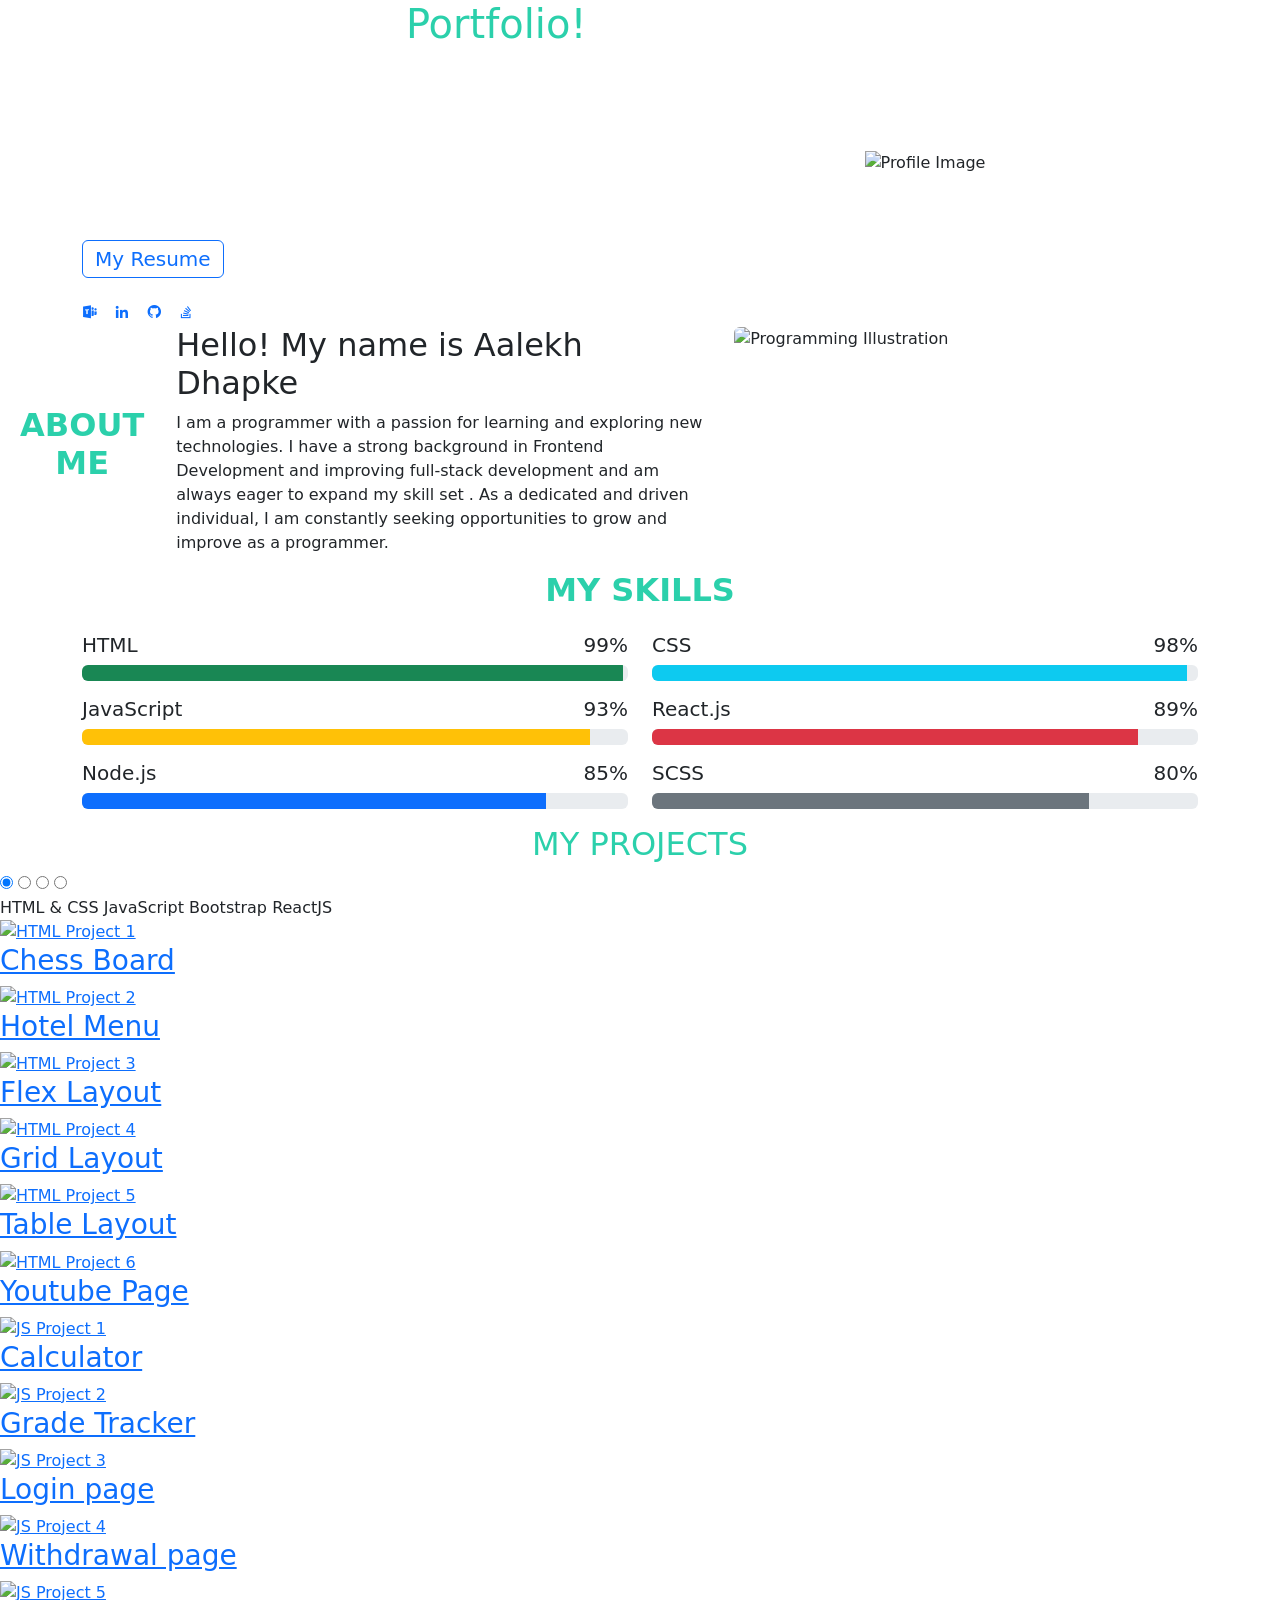
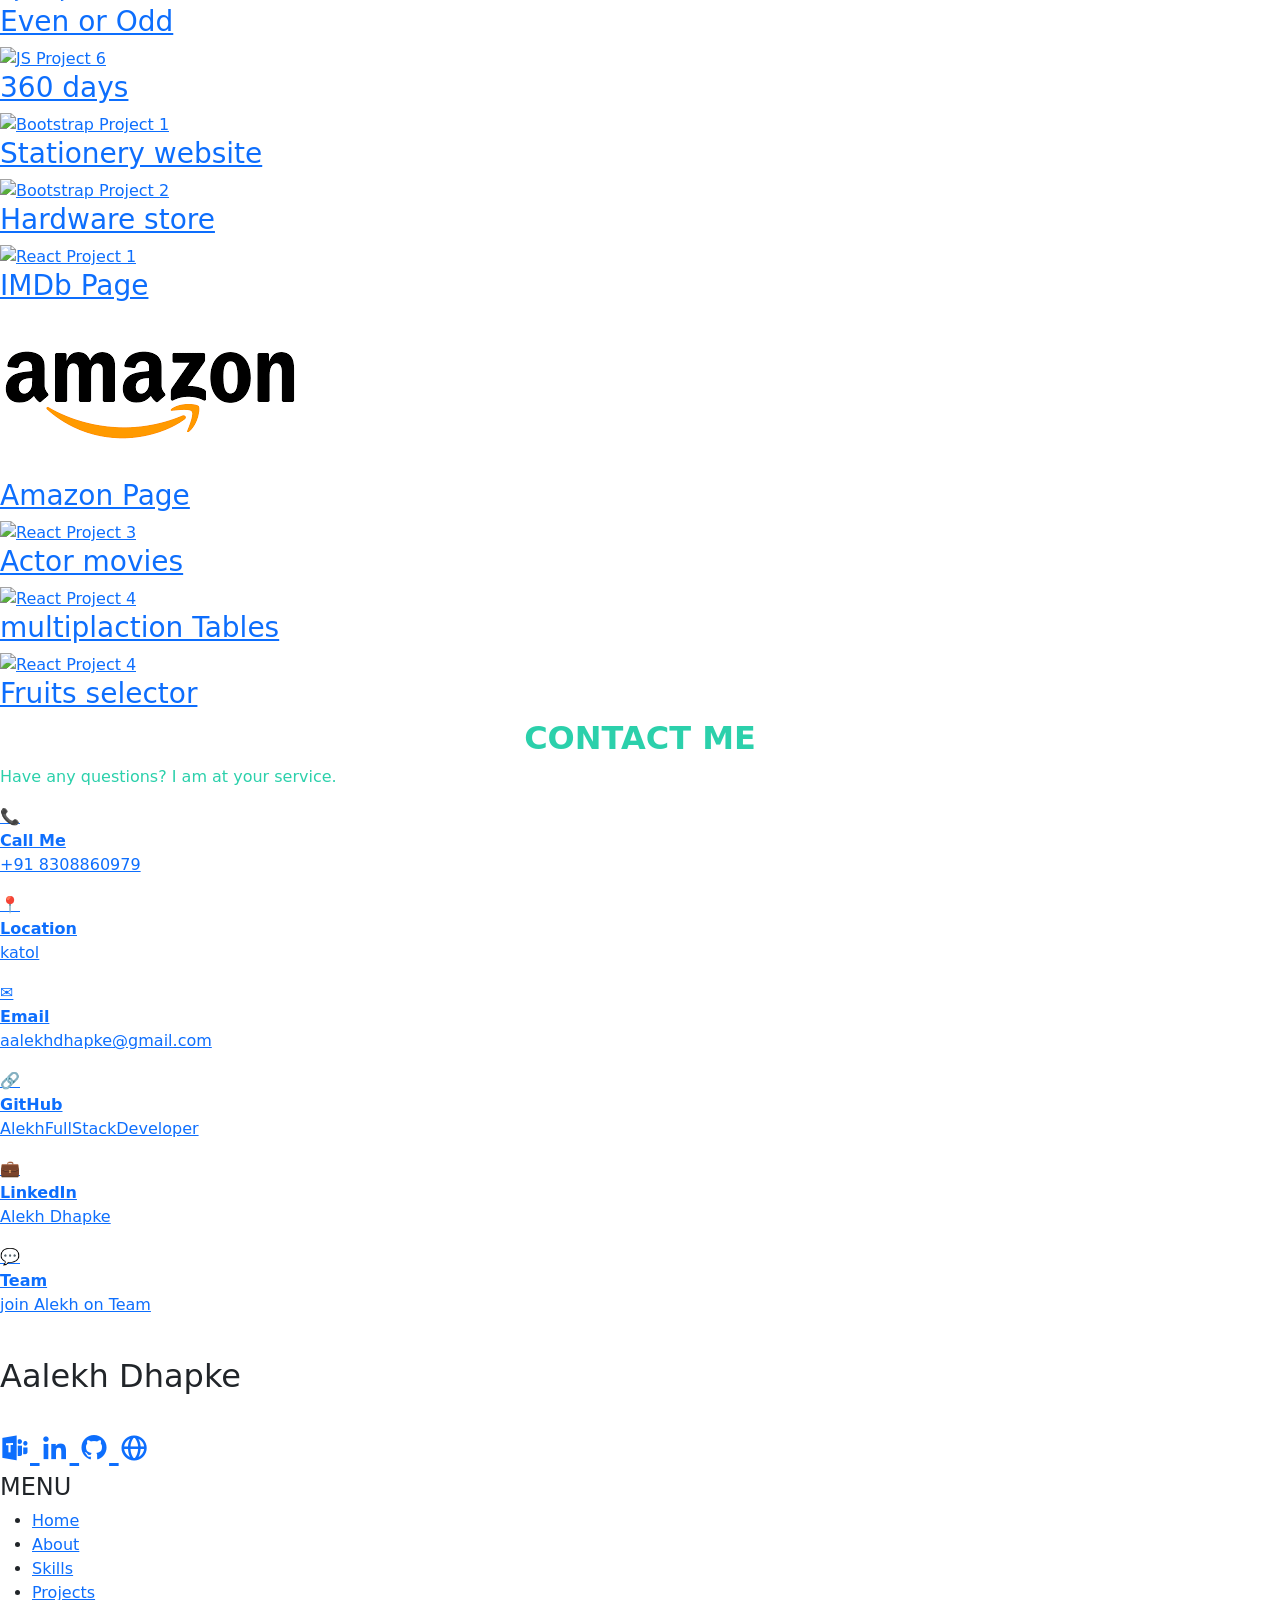
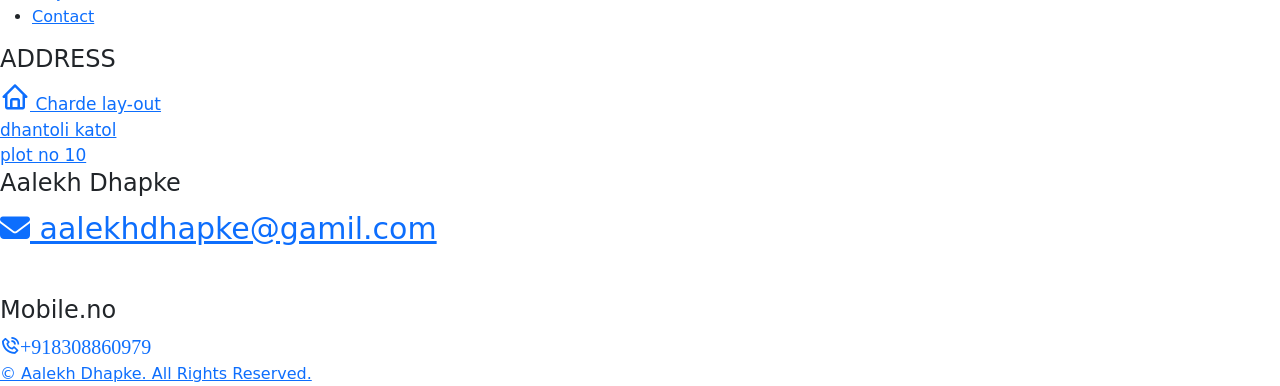
==== index.html @ 77423e79 "Update index.html" ====
<!DOCTYPE html>
<html lang="en">
  <head>
    <meta charset="UTF-8" />
    <meta name="viewport" content="width=device-width, initial-scale=1.0" />
    <link rel="stylesheet" href="../portfolio/files/style.css" />
    <meta
      name="description"
      content="Aalekh Dhapke - Web Developer Portfolio"
    />
    <title>Aalekh Dhapke || Portfolio</title>

    <!-- Bootstrap -->
    <link
      href="https://cdn.jsdelivr.net/npm/bootstrap@5.3.3/dist/css/bootstrap.min.css"
      rel="stylesheet"
      integrity="sha384-QWTKZyjpPEjISv5WaRU9OFeRpok6YctnYmDr5pNlyT2bRjXh0JMhjY6hW+ALEwIH"
      crossorigin="anonymous"
    />

    <script
      src="https://cdn.jsdelivr.net/npm/bootstrap@5.3.5/dist/js/bootstrap.bundle.min.js"
      integrity="sha384-k6d4wzSIapyDyv1kpU366/PK5hCdSbCRGRCMv+eplOQJWyd1fbcAu9OCUj5zNLiq"
      crossorigin="anonymous"
    ></script>

    <!-- Google Fonts -->
    <link rel="preconnect" href="https://fonts.googleapis.com" />
    <link rel="preconnect" href="https://fonts.gstatic.com" crossorigin />
    <link
      href="https://fonts.googleapis.com/css2?family=Abel&family=Baskervville+SC&family=Bebas+Neue&family=Bungee+Spice&family=Chakra+Petch:ital,wght@0,300;0,400;0,500;0,600;0,700;1,300;1,400;1,500;1,600;1,700&family=Edu+AU+VIC+WA+NT+Pre:wght@400..700&family=Luxurious+Script&family=Matemasie&family=Montserrat+Underline:ital,wght@0,100..900;1,100..900&family=Nanum+Gothic+Coding:wght@400;700&family=PT+Serif:ital,wght@0,400;0,700;1,400;1,700&family=Slabo+27px&display=swap"
      rel="stylesheet"
    />
    <link rel="preconnect" href="https://fonts.googleapis.com" />
    <link rel="preconnect" href="https://fonts.gstatic.com" crossorigin />
    <link
      rel="stylesheet"
      href="https://cdnjs.cloudflare.com/ajax/libs/font-awesome/6.5.0/css/all.min.css"
    />
    <link
      href="https://unpkg.com/boxicons@2.1.4/css/boxicons.min.css"
      rel="stylesheet"
    />
    <link
      rel="stylesheet"
      href="https://cdnjs.cloudflare.com/ajax/libs/font-awesome/6.5.0/css/all.min.css"
    />
    <link
      href="https://fonts.googleapis.com/css2?family=Abel&family=Bebas+Neue&display=swap"
      rel="stylesheet"
    />
    <link href="https://unpkg.com/aos@2.3.1/dist/aos.css" rel="stylesheet" />

    <link
      href="https://unpkg.com/boxicons@2.1.4/css/boxicons.min.css"
      rel="stylesheet"
    />
    <link
      rel="icon"
      type="image/x-icon"
      href="./assets/images/cropped_image.png"
    />
  </head>

  <body class="body" id="top">
    <!-- Navigation -->

    <nav class="navbar navbar-expand-md navbar-dark fixed-top">
      <div class="container-fluid">
        <a class="navbar-brand" href="#top">Aalekh Dhapke</a>
        <button
          class="navbar-toggler"
          type="button"
          data-bs-toggle="collapse"
          data-bs-target="#navbarNav"
        >
          <span class="navbar-toggler-icon"></span>
        </button>
        <div class="collapse navbar-collapse" id="navbarNav">
          <div class="navbar-nav ms-auto gap-3">
            <a class="nav-link" href="#top">Home</a>
            <a class="nav-link" href="#about">About</a>
            <a class="nav-link" href="#skill">Skills</a>
            <a class="nav-link" href="#projects">Projects</a>
            <a class="nav-link" href="#contact">Contact</a>
        </div>
        
        </div>
      </div>
    </nav>

    <!-- Home Section -->

    <section id="home" class="d-flex align-items-center">
      <div class="container">
        <div class="row align-items-center">
          <br />
          <!-- Text Content -->
          <div class="col-md-6 text-white">
            <h1>
              Welcome to my <span style="color: #2bd0ab">Portfolio!</span>
            </h1>

            <p class="mt-4">
              I am skilled in HTML, CSS, React.js, JavaScript, Node.js, and
              Sass. I specialize in developing interactive, responsive, and
              visually appealing user interfaces while ensuring seamless
              functionality on both the front end and back end. I am passionate
              about optimizing performance, enhancing user experience, and
              implementing scalable solutions for web applications.
            </p>

            <div class="mt-4">
              <a href="../portfolio/files/resume.html" class="btn btn-outline-primary">
                <h5 class="mb-0">My Resume</h5>
              </a>
            </div>

            <!-- Social Icons -->
            <div class="mt-4">
              <div class="social-icons d-flex gap-3">
                <a
                  href="https://join.skype.com/invite/qLNg1suzJAgg"
                  target="_blank"
                >
                  <i class="bx bxl-microsoft-teams"></i>
                </a>
                <a
                  href="https://www.linkedin.com/in/aalekh-dhapke-a2051a313"
                  target="_blank"
                >
                  <i class="bx bxl-linkedin"></i>
                </a>
                <a href="https://github.com/dashboard" target="_blank">
                  <i class="bx bxl-github"></i>
                </a>
                <a
                  href="https://stackoverflow.com/users/26133585/aalekh-dhapke?tab=profile"
                  target="_blank"
                >
                  <i class="bx bxl-stack-overflow"></i>
                </a>
              </div>
            </div>
          </div>
          <!-- Image Content -->
          <div class="col-md-6 text-center">
            <div class="profile-image-wrapper">
              <img
                src="../portfolio/assets/images/prtfolioimg.JPG"
                alt="Profile Image"
              />
            </div>
          </div>
        </div>
      </div>
    </section>

    <!-- </div> -->

    <!-- About Section -->
    <section id="about" class="d-flex align-items-center">
      <h2 class="text-center text-uppercase fw-bold" style="color: #2bd0ab">
        About Me
      </h2>
      <br />

      <div class="container">
        <div class="row">
          <!-- Text Content -->
          <div class="col-md-6">
            <h2>Hello! My name is Aalekh Dhapke</h2>
            <p>
              I am a programmer with a passion for learning and exploring new
              technologies. I have a strong background in Frontend Development
              and improving full-stack development and am always eager to expand
              my skill set . As a dedicated and driven individual, I am
              constantly seeking opportunities to grow and improve as a
              programmer.
            </p>
          </div>
          <!-- Image -->
          <div class="col-md-6">
            <img
              src="https://spectrum.ieee.org/media-library/image.jpg?id=25587918"
              alt="Programming Illustration"
              class="img-fluid rounded"
            />
          </div>
        </div>
      </div>
    </section>
    <!-- About Section End -->
    <!-- Skills Section -->
    <section id="skill" class="d-flex align-items-center">
      <div class="container">
        <h2 class="text-center text-uppercase fw-bold" style="color: #2bd0ab">
          My Skills
        </h2>

        <div class="row mt-4">
          <!-- Skill 1 -->
          <div class="col-md-6 mb-3">
            <h5>HTML <span class="float-end">99%</span></h5>
            <div class="progress">
              <div class="progress-bar bg-success" style="width: 99%"></div>
            </div>
          </div>

          <!-- Skill 2 -->
          <div class="col-md-6 mb-3">
            <h5>CSS <span class="float-end">98%</span></h5>
            <div class="progress">
              <div class="progress-bar bg-info" style="width: 98%"></div>
            </div>
          </div>

          <!-- Skill 3 -->
          <div class="col-md-6 mb-3">
            <h5>JavaScript <span class="float-end">93%</span></h5>
            <div class="progress">
              <div class="progress-bar bg-warning" style="width: 93%"></div>
            </div>
          </div>

          <!-- Skill 4 -->
          <div class="col-md-6 mb-3">
            <h5>React.js <span class="float-end">89%</span></h5>
            <div class="progress">
              <div class="progress-bar bg-danger" style="width: 89%"></div>
            </div>
          </div>

          <!-- Skill 5 -->
          <div class="col-md-6 mb-3">
            <h5>Node.js <span class="float-end">85%</span></h5>
            <div class="progress">
              <div class="progress-bar bg-primary" style="width: 85%"></div>
            </div>
          </div>

          <!-- Skill 6 -->
          <div class="col-md-6 mb-3">
            <h5>SCSS <span class="float-end">80%</span></h5>
            <div class="progress">
              <div class="progress-bar bg-secondary" style="width: 80%"></div>
            </div>
          </div>
        </div>
      </div>
    </section>
    <!-- Projects Section -->
    <section id="projects" class="project-tab-section">
      <h2 class="text-center text-uppercase" style="color: #2bd0ab">
        My Projects
      </h2>
      <div class="tab-container">
        <!-- Radio Buttons -->
        <input type="radio" name="tabset" id="project1" checked />
        <input type="radio" name="tabset" id="project3" />
        <input type="radio" name="tabset" id="project4" />
        <input type="radio" name="tabset" id="project5" />

        <!-- Sidebar Tabs -->
        <aside class="tab-sidebar">
          <label for="project1" class="tab-link"><span>HTML & CSS</span></label>
          <label for="project3" class="tab-link"><span>JavaScript</span></label>
          <label for="project4" class="tab-link"><span>Bootstrap</span></label>
          <label for="project5" class="tab-link"><span>ReactJS</span></label>
        </aside>

        <!-- Tab Content -->
        <div class="tab-content">
          <!-- HTML Projects -->
          <div class="content content1">
   <a href="../portfolio/Pages/css/chess.html ">
    <div class="project-card">
      <img
        src=" https://images.pexels.com/photos/260024/pexels-photo-260024.jpeg?auto=compress&cs=tinysrgb&dpr=1&w=500 "
        alt="HTML Project 1"
      />
      <h3>Chess Board</h3>
    </div>
   </a>
            <a href="../portfolio/Pages/css/hotel _menu.html"><div class="project-card">
              <img
                src="https://149842033.v2.pressablecdn.com/wp-content/uploads/2018/08/caviar-free-bootstrap-hotel-templates.jpg "
                alt="HTML Project 2"
              />
              <h3>Hotel Menu</h3>
            </div>
          </a>
            <a href="../portfolio/Pages/html/flex/newflex_second.html">
              <div class="project-card">
                <img
                  src=" https://encrypted-tbn0.gstatic.com/images?q=tbn:ANd9GcSzGCZrYle-Xjs2CC7XX3f0k0Yeo6_dO0OeRg&s"
                  alt="HTML Project 3"
                />
                <h3>Flex Layout</h3>
              </div>
            </a>
            <a href=""><div class="project-card">
              <img
                src="https://media2.dev.to/dynamic/image/width=1600,height=900,fit=cover,gravity=auto,format=auto/https%3A%2F%2Fdev-to-uploads.s3.amazonaws.com%2Fuploads%2Farticles%2F168ngpvu6jz1u6w0ybr6.png"
                alt="HTML Project 4"
              />
              <h3>Grid Layout</h3>
            </div>
          </a>
            <a href="../portfolio/Pages/css/scrolling_page.html">
              <div class="project-card">
                <img
                  src=" https://i.ytimg.com/vi/biI9OFH6Nmg/maxresdefault.jpg"
                  alt="HTML Project 5"
                />
                <h3>Table Layout</h3>
              </div>
            </a>
          <a href="../portfolio/Pages/css/youtube_new.html">
            <div class="project-card">
              <img
                src="https://www.impactplus.com/hubfs/Updated%20Featured%20Images%202021/How-to-create-a-Youtube-channel-for-business.jpg "
                alt="HTML Project 6"
              />
              <h3>Youtube Page</h3>
            </div>
          </div>
          </a>
          <!-- JavaScript Projects -->
          <div class="content content3">
            <a href="../portfolio/Pages/js/calculator.html ">
              <div class="project-card">
                <img
                  src="  https://images.squarespace-cdn.com/content/v1/5d6151725467960001ff4fa2/1598029008571-9JIVLNE7PQ549D0H47OZ/Calculator_page.jpg"
                  alt="JS Project 1"
                />
                <h3>Calculator</h3>
              </div>
            </a>
           <a href="../portfolio/Pages/js/grade.html">
            <div class="project-card">
              <img
                src="https://martyndow.weebly.com/uploads/1/3/6/1/13619552/5146773.jpg?1408231285"
                alt="JS Project 2"
              />
              <h3>Grade Tracker</h3>
            </div>
           </a>
           <a href="../portfolio/Pages/js/login.html">
            <div class="project-card">
              <img
                src="https://img.freepik.com/free-vector/space-login-landing-page-template_23-2148260289.jpg?semt=ais_hybrid&w=740"
                alt="JS Project 3"
              />
              <h3>Login page</h3>
            </div>
           </a>
           <a href="../portfolio/Pages/js/widrawl.html">
            <div class="project-card">
              <img
                src="https://www.investopedia.com/thmb/H91ZiQqeliUntMd15qB097UjGbM=/1500x0/filters:no_upscale():max_bytes(150000):strip_icc()/withdrawal.asp-final-1-9d8707ba6a6d47a6ba6e858b53d2170a.png"
                alt="JS Project 4"
              />
              <h3>Withdrawal page</h3>
            </div>
           </a>
            <a href="../portfolio/Pages/js/evenodd.html">
              <div class="project-card">
                <img
                  src="https://docs.vultr.com/public/doc-assets/collection-items/668/df7aae24-7f22-4614-9527-297051cc41a4.jpg"
                  alt="JS Project 5"
                />
                <h3>Even or Odd</h3>
              </div>
            </a>
           <a href="../portfolio/Pages/js/360days.html">
            <div class="project-card">
              <img
                src=" https://www.investopedia.com/thmb/3GXTAsHdepwJucJHAOyob87I1sQ=/1500x0/filters:no_upscale():max_bytes(150000):strip_icc()/Commercial-Year-Final-e26d3cabce8a430fb5dc925091d7b442.jpg"
                alt="JS Project 6"
              />
              <h3>360 days</h3>
            </div>
          </div>

           </a>
          <!-- Bootstrap Projects -->
          <div class="content content4">
           <a href="">
            <div class="project-card">
              <img
                src="https://images01.nicepagecdn.com/page/57/28/website-template-preview-57286.jpg"
                alt="Bootstrap Project 1"
              />
              <h3>Stationery website</h3>
            </div>
           </a>
           <a href="">
            <div class="project-card">
              <img
                src=" https://cdn2.vectorstock.com/i/1000x1000/47/01/hardware-shop-landing-page-template-male-vector-44814701.jpg"
                alt="Bootstrap Project 2"
              />
              <h3>Hardware store</h3>
            </div>
          </div
           </a>

          <!-- ReactJS Projects -->
          <div class="content content5">
           <a href="https://ornate-mandazi-6b97d1.netlify.app/">
            <div class="project-card">
              <img
                src="https://encrypted-tbn0.gstatic.com/images?q=tbn:ANd9GcQLtRzflsvs5pvE_bTnEiP-_KR7eL31oN8xLg&s"
                alt="React Project 1"
              />
              <h3>IMDb Page</h3>
            </div>
           </a>
            <a href="">
              <div class="project-card">
                <img
                  src="[data-uri]"
                  alt="React Project 2"
                />
                <h3>Amazon Page</h3>
              </div>
            </a>
            <a href="">
              <div class="project-card">
                <img
                  src="https://yt3.googleusercontent.com/avD7FJaMFGoSK1I3QlSqIdVxROTvqoRMSOfaPeQVPk6WSbV3H1P2PPdHBD-TPU_1XjBZ7QawtQ=s900-c-k-c0x00ffffff-no-rj"
                  alt="React Project 3"
                />
                <h3>Actor movies</h3>
              </div>
            </a>
           <a href="">
            <div class="project-card">
              <img
                src="https://encrypted-tbn0.gstatic.com/images?q=tbn:ANd9GcR4qgd2pMlPF93TAJVH1hOjJxJIeD0I9n9sQA&s"
                alt="React Project 4"
              />
              <h3>multiplaction Tables</h3>
            </div>
           </a>
           <a href="https://radiant-cocada-0c513b.netlify.app/">
            <div class="project-card">
              <img
                src="https://www.dreamfoodscaribe.com/wp-content/uploads/2023/07/types-of-fruits.webp"
                alt="React Project 4"
              />
              <h3>Fruits selector</h3>
            </div>
           </a>
          </div>
        </div>
      </div>
    </section>

    <!-- Skills Section -->

    <!-- Contact Section -->
    <section id="contact">
      <h2 class="text-center text-uppercase fw-bold" style="color: #2bd0ab">
        Contact Me
      </h2>
      <div class="contact-header">
        <p style="color: #2bd0ab">Have any questions? I am at your service.</p>
        <div class="contact-container">
          <a href="tel:+91 8308860979" class="contact-item">
            <div class="icon">📞</div>
            <strong>Call Me</strong>
            <p>+91 8308860979</p>
          </a>

          <a
            href=" https://maps.app.goo.gl/VvUPcsK2Vo5DvZUe6"
            class="contact-item"
          >
            <div class="icon">📍</div>
            <strong>Location</strong>
            <p>katol</p>
          </a>

          <a href="mailto:aalekhdhapke@gmail.com" class="contact-item">
            <div class="icon">✉️</div>
            <strong>Email</strong>
            <p>aalekhdhapke@gmail.com</p>
          </a>

          <a
            href=" https://github.com/aalekhdhapke/portfolio"
            class="contact-item"
          >
            <div class="icon">🔗</div>
            <strong>GitHub</strong>
            <p>AlekhFullStackDeveloper</p>
          </a>

          <a
            href="https://www.linkedin.com/in/aalekh-dhapke-a2051a313/?otpToken=MTMwNjFkZTYxMjJmYzFjMGJjMjYwZmViNDExZGUzYjE4ZWNlZDQ0NzlmYWI4NjZiN2JjZTAxNmE0YzU4NTRmNmY1ZGNkNGU5NjZjNmNiZWI0M2IzZDBiYWE4M2U0ZGJhYzk2OTEyNDNhMjAwMGY4OTNkYjFmOWU0LDEsMQ%3D%3D&midSig=32uVv1ybjr6XA1&eid=m3figo-m4tmq7bp-yj&midToken=AQHFyrCGVjvEoA&trkEmail=eml-email_job_alert_digest_01-header-0-profile_glimmer-null-m3figo%7Em4tmq7bp%7Eyj-null-null&trk=eml-email_job_alert_digest_01-header-0-profile_glimmer&originalSubdomain=in"
            class="contact-item"
          >
            <div class="icon">💼</div>
            <strong>LinkedIn</strong>
            <p>Alekh Dhapke</p>
          </a>

          <a
            href="https://join.skype.com/invite/qLNg1suzJAgg"
            class="contact-item"
          >
            <div class="icon">💬</div>
            <strong>Team</strong>
            <p>join Alekh on Team</p>
          </a>
        </div>
      </div>
    </section>

    <!-- Footer -->
    <div class="footer-body">
      <footer>
        <div class="footer">
          <div class="footer-left">
            &nbsp; &nbsp; &nbsp; &nbsp; &nbsp;&nbsp;
            <h2>Aalekh Dhapke</h2>
            <br />

            <div class="social-icons">
              <a
                href="https://join.skype.com/invite/qLNg1suzJAgg"
                style="font-size: 30px"
              >
                <i class="bx bxl-microsoft-teams"></i>
              </a>
              <a
                href=" https://www.linkedin.com/in/aalekh-dhapke-a2051a313/?otpToken=MTMwNjFkZTYxMjJmYzFjMGJjMjYwZmViNDExZGUzYjE4ZWNlZDQ0NzlmYWI4NjZiN2JjZTAxNmE0YzU4NTRmNmY1ZGNkNGU5NjZjNmNiZWI0M2IzZDBiYWE4M2U0ZGJhYzk2OTEyNDNhMjAwMGY4OTNkYjFmOWU0LDEsMQ%3D%3D&midSig=32uVv1ybjr6XA1&eid=m3figo-m4tmq7bp-yj&midToken=AQHFyrCGVjvEoA&trkEmail=eml-email_job_alert_digest_01-header-0-profile_glimmer-null-m3figo%7Em4tmq7bp%7Eyj-null-null&trk=eml-email_job_alert_digest_01-header-0-profile_glimmer&originalSubdomain=in"
                style="font-size: 30px"
              >
                <i class="bx bxl-linkedin"></i>
              </a>
              <a href="https://github.com/dashboard" style="font-size: 30px">
                <i class="bx bxl-github"></i>
              </a>
              <a href=" #top" style="font-size: 30px">
                <i class="bx bx-globe"></i>
              </a>
            </div>
          </div>

          <div class="footer-menu">
            <h4>MENU</h4>
            <ul>
              <li><a href="#top">Home</a></li>
              <li><a href="#about">About</a></li>
              <li><a href="#skill">Skills</a></li>
              <li><a href="#projects">Projects</a></li>
              <li><a href="#contact">Contact</a></li>
            </ul>
          </div>

          <div class="footer-address">
            <h4>ADDRESS</h4>
            <a
              href=" https://maps.app.goo.gl/X8V5Yi5DyyrRQ8hY9"
              style="font-size: 17px"
            >
              <i class="bx bx-home" style="font-size: 30px"></i> Charde lay-out
              <br />
              dhantoli katol <br />
              plot no 10</a
            >
          </div>

          <div class="footer-contact">
            <h4>Aalekh Dhapke</h4>
            <a href="mailto:aalekhDhapke@gmail.com" style="font-size: 30px"
              ><div class="email">
                <i class="fas fa-envelope"></i> aalekhdhapke@gamil.com
              </div></a
            >
            <br />
            <h4>Mobile.no</h4>
            <a href="tel:+918308860979" style="font-size: 20px">
              <i class="bx bx-phone-call">+918308860979</i></a
            >
          </div>
        </div>

        <a href="mailto:aalekhdhapke@gmail.com">
          <div class="footer-bottom">
            © Aalekh Dhapke. All Rights Reserved.
          </div></a
        >
      </footer>
    </div>
  </body>
</html>
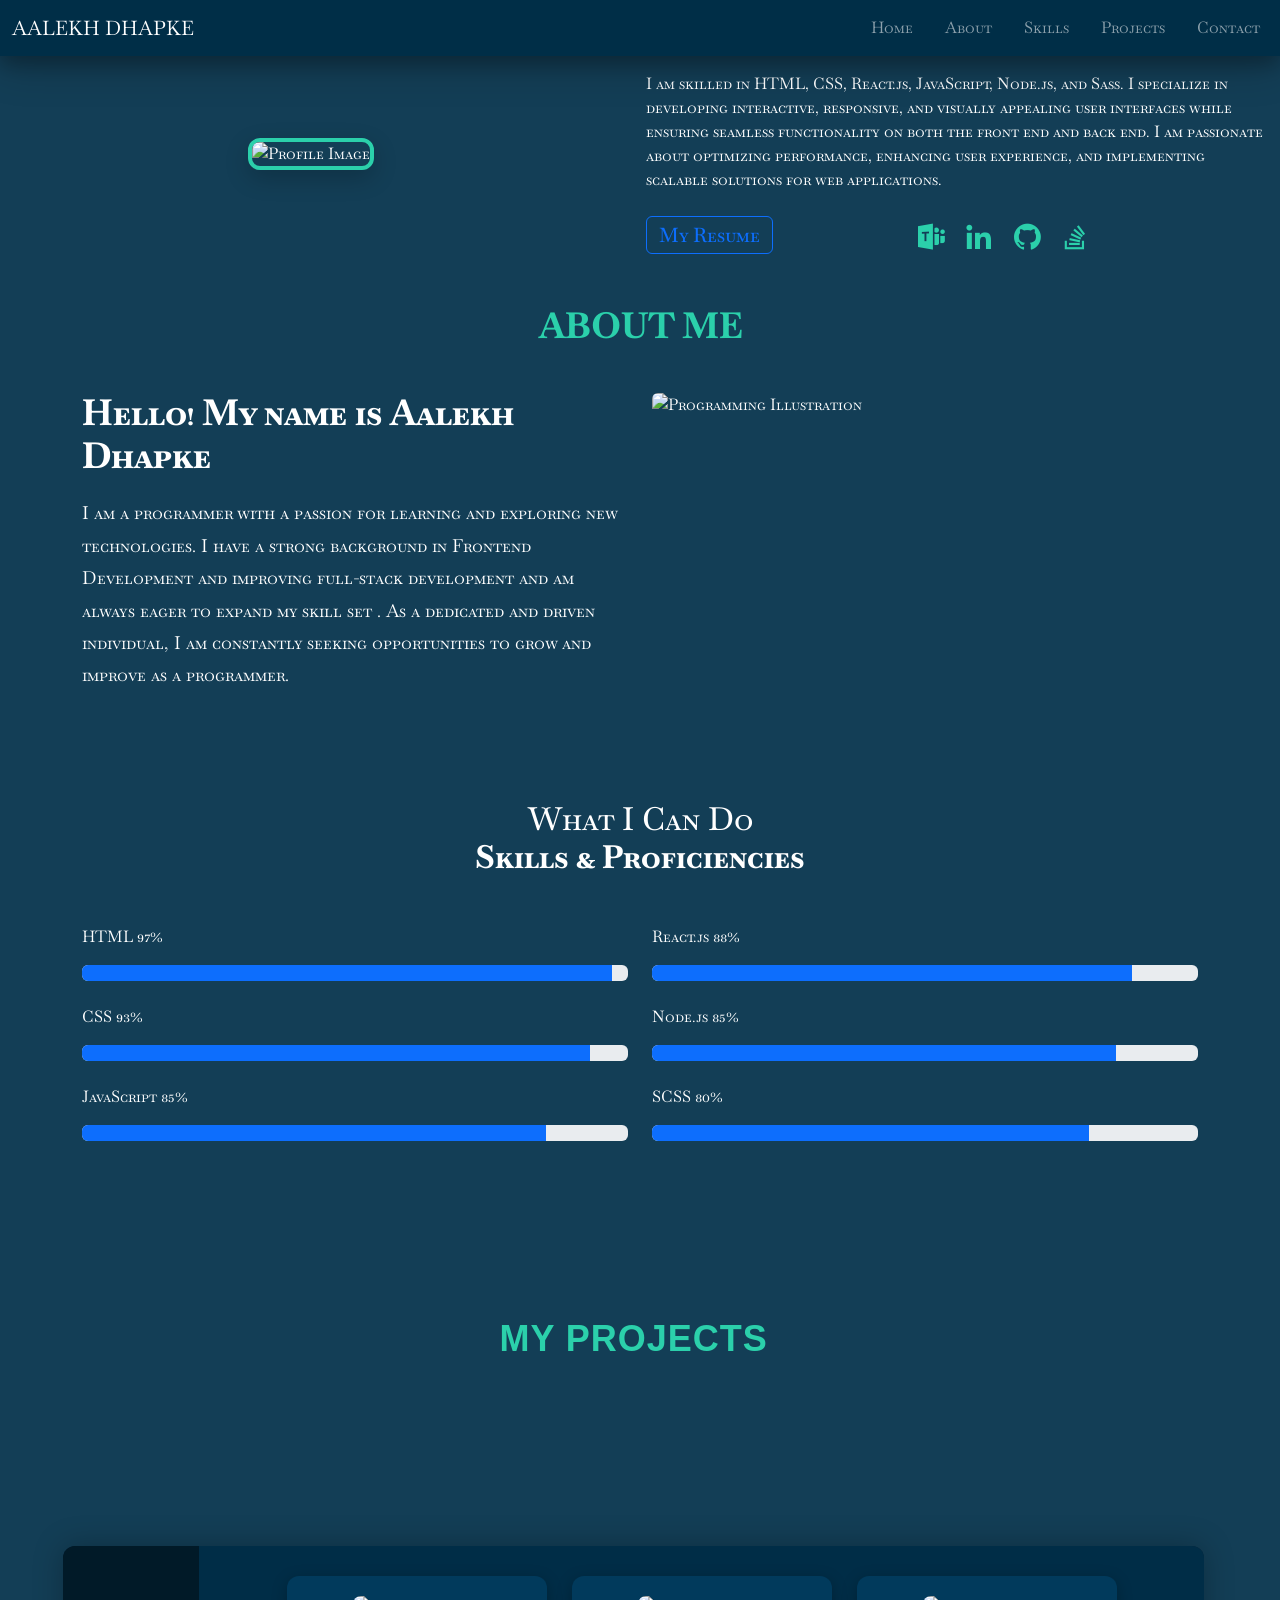
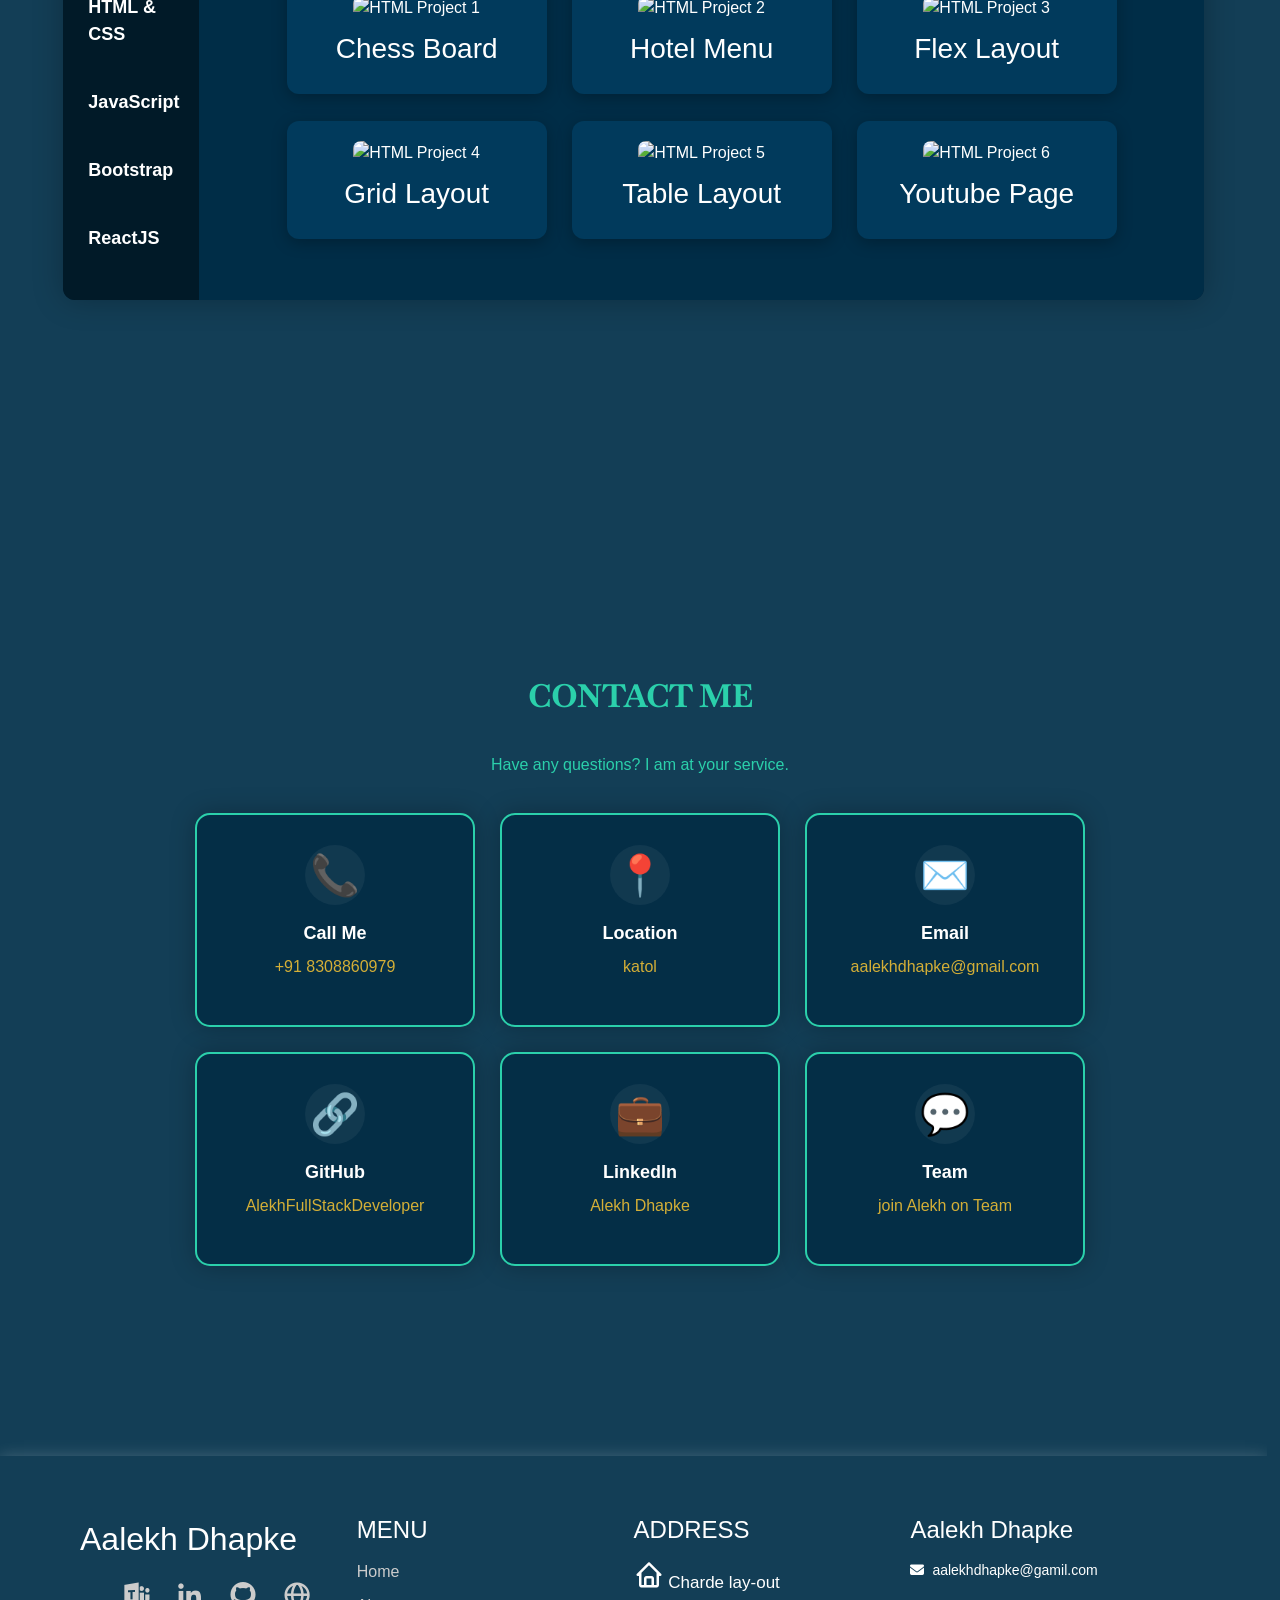
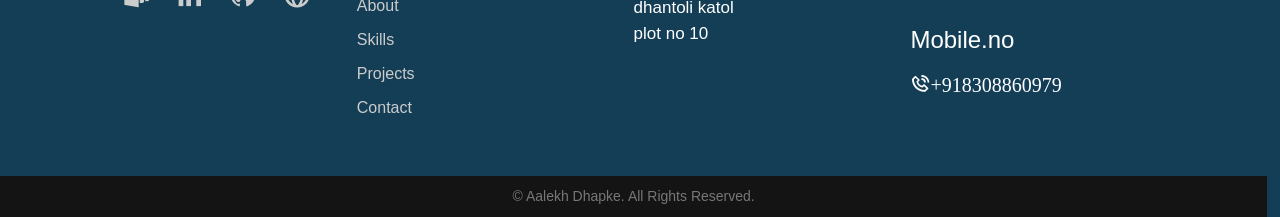
==== commit e7dd6fc6: "Update index.html" ====
--- a/index.html
+++ b/index.html
@@ -91,71 +91,58 @@
 
     <!-- Home Section -->
 
-    <section id="home" class="d-flex align-items-center">
-      <div class="container">
-        <div class="row align-items-center">
-          <br />
-          <!-- Text Content -->
-          <div class="col-md-6 text-white">
-            <h1>
-              Welcome to my <span style="color: #2bd0ab">Portfolio!</span>
-            </h1>
-
-            <p class="mt-4">
-              I am skilled in HTML, CSS, React.js, JavaScript, Node.js, and
-              Sass. I specialize in developing interactive, responsive, and
-              visually appealing user interfaces while ensuring seamless
-              functionality on both the front end and back end. I am passionate
-              about optimizing performance, enhancing user experience, and
-              implementing scalable solutions for web applications.
-            </p>
-
-            <div class="mt-4">
-              <a href="../portfolio/files/resume.html" class="btn btn-outline-primary">
-                <h5 class="mb-0">My Resume</h5>
-              </a>
-            </div>
-
-            <!-- Social Icons -->
-            <div class="mt-4">
-              <div class="social-icons d-flex gap-3">
-                <a
-                  href="https://join.skype.com/invite/qLNg1suzJAgg"
-                  target="_blank"
-                >
-                  <i class="bx bxl-microsoft-teams"></i>
-                </a>
-                <a
-                  href="https://www.linkedin.com/in/aalekh-dhapke-a2051a313"
-                  target="_blank"
-                >
-                  <i class="bx bxl-linkedin"></i>
-                </a>
-                <a href="https://github.com/dashboard" target="_blank">
-                  <i class="bx bxl-github"></i>
-                </a>
-                <a
-                  href="https://stackoverflow.com/users/26133585/aalekh-dhapke?tab=profile"
-                  target="_blank"
-                >
-                  <i class="bx bxl-stack-overflow"></i>
-                </a>
-              </div>
-            </div>
-          </div>
-          <!-- Image Content -->
-          <div class="col-md-6 text-center">
-            <div class="profile-image-wrapper">
-              <img
-                src="../portfolio/assets/images/prtfolioimg.JPG"
-                alt="Profile Image"
-              />
-            </div>
-          </div>
-        </div>
-      </div>
-    </section>
-
+    <div class="row align-items-center">
+      <!-- Image Content First (Left side) -->
+      <div class="col-md-6 text-center order-md-1 order-2">
+        <div class="profile-image-wrapper">
+          <img
+            src="./assets/images/prtfolioimg Background Removed.png"
+            alt="Profile Image"
+          />
+        </div>
+      </div>
+    
+      <!-- Text Content Second (Right side) -->
+      <div class="col-md-6 text-white order-md-2 order-1">
+        <h1>
+          Welcome to my <span style="color: #2bd0ab">Portfolio!</span>
+        </h1>
+    
+        <p class="mt-4">
+          I am skilled in HTML, CSS, React.js, JavaScript, Node.js, and
+          Sass. I specialize in developing interactive, responsive, and
+          visually appealing user interfaces while ensuring seamless
+          functionality on both the front end and back end. I am passionate
+          about optimizing performance, enhancing user experience, and
+          implementing scalable solutions for web applications.
+        </p>
+    
+        <div class="mt-4">
+          <a href="../portfolio/files/resume.html" class="btn btn-outline-primary">
+            <h5 class="mb-0">My Resume</h5>
+          </a>
+        </div>
+    
+        <!-- Social Icons -->
+        <div class="mt-4">
+          <div class="social-icons d-flex gap-3">
+            <a href="https://join.skype.com/invite/qLNg1suzJAgg" target="_blank">
+              <i class="bx bxl-microsoft-teams"></i>
+            </a>
+            <a href="https://www.linkedin.com/in/aalekh-dhapke-a2051a313" target="_blank">
+              <i class="bx bxl-linkedin"></i>
+            </a>
+            <a href="https://github.com/dashboard" target="_blank">
+              <i class="bx bxl-github"></i>
+            </a>
+            <a href="https://stackoverflow.com/users/26133585/aalekh-dhapke?tab=profile" target="_blank">
+              <i class="bx bxl-stack-overflow"></i>
+            </a>
+          </div>
+        </div>
+      </div>
+    </div>
+    
     <!-- </div> -->
 
     <!-- About Section -->
@@ -192,67 +179,69 @@
     </section>
     <!-- About Section End -->
     <!-- Skills Section -->
-    <section id="skill" class="d-flex align-items-center">
+    <section id="skill" class="d-flex align-items-center py-5">
       <div class="container">
-        <h2 class="text-center text-uppercase fw-bold" style="color: #2bd0ab">
-          My Skills
+        <h2 class="section-title text-center mb-5">
+          <span>What I Can Do</span>
+          <br />
+          <strong>Skills & Proficiencies</strong>
         </h2>
-
-        <div class="row mt-4">
-          <!-- Skill 1 -->
-          <div class="col-md-6 mb-3">
-            <h5>HTML <span class="float-end">99%</span></h5>
-            <div class="progress">
-              <div class="progress-bar bg-success" style="width: 99%"></div>
-            </div>
-          </div>
-
-          <!-- Skill 2 -->
-          <div class="col-md-6 mb-3">
-            <h5>CSS <span class="float-end">98%</span></h5>
-            <div class="progress">
-              <div class="progress-bar bg-info" style="width: 98%"></div>
-            </div>
-          </div>
-
-          <!-- Skill 3 -->
-          <div class="col-md-6 mb-3">
-            <h5>JavaScript <span class="float-end">93%</span></h5>
-            <div class="progress">
-              <div class="progress-bar bg-warning" style="width: 93%"></div>
-            </div>
-          </div>
-
-          <!-- Skill 4 -->
-          <div class="col-md-6 mb-3">
-            <h5>React.js <span class="float-end">89%</span></h5>
-            <div class="progress">
-              <div class="progress-bar bg-danger" style="width: 89%"></div>
-            </div>
-          </div>
-
-          <!-- Skill 5 -->
-          <div class="col-md-6 mb-3">
-            <h5>Node.js <span class="float-end">85%</span></h5>
-            <div class="progress">
-              <div class="progress-bar bg-primary" style="width: 85%"></div>
-            </div>
-          </div>
-
-          <!-- Skill 6 -->
-          <div class="col-md-6 mb-3">
-            <h5>SCSS <span class="float-end">80%</span></h5>
-            <div class="progress">
-              <div class="progress-bar bg-secondary" style="width: 80%"></div>
+    
+        <div class="row">
+          <!-- Frontend and Backend Skills Together -->
+          <div class="col-md-6 mb-4">
+            <div class="skill-item mb-4">
+              <p>HTML <span class="skill-percentage">97%</span></p>
+              <div class="progress">
+                <div class="progress-bar" style="width: 97%"></div>
+              </div>
+            </div>
+    
+            <div class="skill-item mb-4">
+              <p>CSS <span class="skill-percentage">93%</span></p>
+              <div class="progress">
+                <div class="progress-bar" style="width: 93%"></div>
+              </div>
+            </div>
+    
+            <div class="skill-item mb-4">
+              <p>JavaScript <span class="skill-percentage">85%</span></p>
+              <div class="progress">
+                <div class="progress-bar" style="width: 85%"></div>
+              </div>
+            </div>
+          </div>
+    
+          <div class="col-md-6 mb-4">
+            <div class="skill-item mb-4">
+              <p>React.js <span class="skill-percentage">88%</span></p>
+              <div class="progress">
+                <div class="progress-bar" style="width: 88%"></div>
+              </div>
+            </div>
+    
+            <div class="skill-item mb-4">
+              <p>Node.js <span class="skill-percentage">85%</span></p>
+              <div class="progress">
+                <div class="progress-bar" style="width: 85%"></div>
+              </div>
+            </div>
+                
+            <div class="skill-item mb-4">
+              <p>SCSS <span class="skill-percentage">80%</span></p>
+              <div class="progress">
+                <div class="progress-bar" style="width: 80%"></div>
+              </div>
             </div>
           </div>
         </div>
       </div>
     </section>
+    
     <!-- Projects Section -->
     <section id="projects" class="project-tab-section">
       <h2 class="text-center text-uppercase" style="color: #2bd0ab">
-        My Projects
+        My projects
       </h2>
       <div class="tab-container">
         <!-- Radio Buttons -->
--- a/portfolio/files/style.css
+++ b/portfolio/files/style.css
@@ -0,0 +1,741 @@
+html,
+body {
+  width: 99vw;
+  overflow-x: hidden;
+}
+
+section {
+  width: 99vw;
+}
+.container,
+.wrapper {
+  max-width: 99vw;
+  width: 100%;
+  overflow-x: hidden;
+}
+html {
+  scroll-behavior: smooth;
+}
+.body {
+  /* background-color: #000000db; */
+  background: #002f49ec;
+  color: #fff;
+  margin: 0;
+  font-family: "Baskervville SC", serif;
+  font-weight: 400;
+  font-style: normal;
+  text-decoration: none;
+}
+
+section {
+  display: flex;
+  align-items: center;
+  justify-content: center;
+  flex-direction: column;
+  min-height: 9vh;
+  width: 100vw;
+  margin: 0 auto;
+  padding: 40px 20px; 
+  box-sizing: border-box;
+}
+
+
+/* Navbar  */
+.navbar {
+  background: #002e47;
+  width: 100%;
+  padding: 10px 20px;
+  display: flex;
+  justify-content: space-between;
+  align-items: center;
+  box-shadow: 0 8px 20px rgba(0, 0, 0, 0.25), 0 12px 40px rgba(0, 0, 0, 0.2);
+  position: fixed;
+  top: 0;
+  z-index: 1000;
+}
+
+.navbar-brand {
+  font-size: 48px;
+  color: #2bd0ab;
+  text-transform: uppercase;
+  text-decoration: none;
+  transition: all 0.3s ease;
+  display: inline-block;
+}
+
+.navbar-brand:hover,
+.navbar-brand:active {
+  color: #00ffaa;
+  transform: scale(1.05);
+  text-shadow: 0 0 8px rgba(0, 255, 170, 0.6);
+}
+
+.nav-item a {
+  color: #fff;
+  text-decoration: none;
+  font-size: 18px;
+  margin: 0 15px;
+  transition: color 0.3s ease, transform 0.3s ease;
+}
+
+.nav-item a:hover {
+  color: #2bd0ab;
+  transform: scale(1.1);
+}
+
+/* Home Section */
+
+#home h1 {
+  font-size: 3rem;
+  font-weight: bold;
+  line-height: 1.2;
+}
+
+#home p {
+  font-size: 1.1rem;
+  line-height: 1.8;
+}
+
+#home .btn-primary {
+  background-color: #2bd0ab;
+  border: none;
+  color: #fff;
+  padding: 10px 20px;
+  border-radius: 30px;
+  transition: background-color 0.3s ease;
+}
+
+#home .btn-primary:hover {
+  background-color: #2bd0ab;
+}
+
+#home .btn-outline-primary {
+  color: #2bd0ab;
+  border: 2px solid #2bd0ab;
+  padding: 10px 20px;
+  border-radius: 30px;
+  transition: all 0.3s ease;
+}
+
+#home .btn-outline-primary:hover {
+  background-color: #2bd0ab;
+  color: #fff;
+}
+
+
+/* image */
+
+.profile-image-wrapper img {
+  max-width: 100%;
+  border-radius: 50%;
+  border: 4px solid #2bd0ab;
+  box-shadow: 0 0 20px #2bd0ab66;
+  transition: transform 0.3s ease;
+}
+
+
+.profile-image-wrapper img {
+  width: 100%;
+  max-width: 350px;
+  height: 70vh;
+  border: 4px solid #2bd0ab;
+  border-radius: 12px;
+  object-fit: cover;
+  box-shadow: 0 8px 24px rgba(0, 0, 0, 0.2);
+  transition: transform 0.3s ease, box-shadow 0.3s ease;
+  margin-top: 7%;
+}
+
+@media (max-width: 768px) {
+  .profile-image-wrapper img {
+    max-width: 80vw;
+    border-width: 3px;
+  }
+}
+
+/* social icon */
+
+.social-icons {
+  justify-content: center;
+  margin-left: 15%;
+  margin-top: -10%;
+  flex-wrap: wrap;
+}
+
+.social-icons a {
+  font-size: 32px;
+  color: #2bd0ab;
+  transition: transform 0.3s ease, color 0.3s ease;
+}
+
+.social-icons a:hover {
+  color: #00ffd5;
+  transform: scale(1.2);
+}
+
+/* Responsive adjustments */
+@media (max-width: 768px) {
+  .social-icons {
+    margin-left: 0;
+    justify-content: center;
+    margin-top: -8%;
+
+  }}
+  @media (max-width: 404px) {
+    .social-icons {
+      margin-left: 0;
+      justify-content: center;
+      margin-top: -8%;
+  
+    }
+  }
+  @media (max-width: 600px) {
+    .social-icons {
+      margin-left: 0;
+      justify-content: center;
+      margin-top: -8%;
+  
+    }
+  }
+
+
+/* Stack icons in mobile view */
+@media (max-width: 768px) {
+  #home {
+    text-align: center;
+  }
+
+  .social-icons {
+    justify-content: center;
+    flex-wrap: wrap;
+  }
+
+  .profile-image-wrapper img {
+    width: 60vw;
+    height: auto;
+  }
+}
+/* About Section */
+
+#about h2 {
+  font-size: 36px;
+  font-weight: bold;
+  margin-bottom: 20px;
+}
+
+#about p {
+  font-size: 18px;
+  line-height: 1.8;
+  margin-bottom: 20px;
+}
+
+.stack-icons i {
+  font-size: 32px;
+  margin: 10px;
+  color: #2bd0ab;
+}
+
+.stack-icons i:hover {
+  transform: scale(1.2);
+  color: #1a9f85;
+}
+
+#about img {
+  width: 100%;
+  border-radius: 10px;
+}
+
+/* Projects Section */
+.project-card {
+  padding: 15px;
+  border-radius: 15px;
+  background-color: #ffffff11;
+  transition: transform 0.3s ease, box-shadow 0.3s ease;
+}
+.project-card:hover {
+  transform: translateY(-5px);
+  box-shadow: 0 10px 20px rgba(0, 0, 0, 0.2);
+}
+
+
+
+#projects a {
+  text-decoration: none;
+  color: rgb(255, 255, 255);
+}
+
+.project-tab-section {
+  padding: 80px 0;
+  font-family: "Segoe UI", sans-serif;
+  min-height: 100vh;
+  color: #fff;
+  max-width: 100%;
+}
+
+.project-tab-section h2 {
+  color: #2bd0ab;
+  font-size: 36px;
+  font-weight: 700;
+  margin-bottom: 30px;
+  letter-spacing: 1px;
+}
+
+.tab-container {
+  display: flex;
+  width: 90%;
+  margin: auto;
+  border-radius: 12px;
+  overflow: hidden;
+  box-shadow: 0 0 30px rgba(0, 0, 0, 0.25);
+  background: #011c30ec;
+  text-decoration: none;
+}
+
+/* Hide radio buttons */
+.tab-container input[type="radio"] {
+  display: none;
+}
+
+/* Sidebar Tabs */
+.tab-sidebar {
+  width: 220px;
+  background: #011a28;
+  display: flex;
+  flex-direction: column;
+  gap: 5px;
+  padding: 30px 0;
+}
+
+.tab-link {
+  padding: 18px 20px;
+  font-weight: 600;
+  font-size: 18px;
+  cursor: pointer;
+  transition: all 0.3s;
+  color: #ffffff;
+  border-left: 5px solid transparent;
+}
+
+.tab-link:hover {
+  background: #013b5a;
+  color: #2bd0ab;
+}
+
+/* Main Content Area */
+.tab-content {
+  flex-grow: 1;
+  padding: 30px;
+  display: flex;
+  flex-wrap: wrap;
+  justify-content: center;
+  gap: 25px;
+  background: #002f49ec;
+}
+
+.content {
+  display: none;
+}
+
+input#project1:checked ~ .tab-content .content1,
+input#project3:checked ~ .tab-content .content3,
+input#project4:checked ~ .tab-content .content4,
+input#project5:checked ~ .tab-content .content5 {
+  display: flex;
+  flex-wrap: wrap;
+  justify-content: center;
+  gap: 25px;
+}
+
+/* Project Card */
+
+.project-card {
+  background: #013a5c;
+  border-radius: 12px;
+  width: 260px;
+  padding: 20px;
+  text-align: center;
+  transition: transform 0.3s ease, box-shadow 0.3s ease;
+  box-shadow: 0 4px 15px rgba(0, 0, 0, 0.25);
+}
+
+.project-card:hover {
+  transform: translateY(-5px);
+  box-shadow: 0 8px 25px rgba(0, 0, 0, 0.3);
+}
+
+.project-card img {
+  width: 100%;
+  height: 140px;
+  object-fit: cover;
+  border-radius: 8px;
+  margin-bottom: 12px;
+}
+
+.project-card h4 {
+  color: #2bd0ab;
+  margin-bottom: 10px;
+  font-size: 20px;
+}
+
+.project-card .buttons {
+  margin-top: 10px;
+  display: flex;
+  justify-content: center;
+  gap: 10px;
+}
+
+.project-card .buttons a {
+  background: #2bd0ab;
+  color: #002f49;
+  padding: 6px 12px;
+  border-radius: 6px;
+  font-size: 14px;
+  text-decoration: none;
+  font-weight: 600;
+  transition: background 0.3s;
+}
+
+.project-card .buttons a:hover {
+  background: #1be0c0;
+  color: #011a28;
+}
+
+/* Responsive Design */
+@media (max-width: 768px) {
+  .tab-container {
+    flex-direction: column;
+  }
+
+  .tab-sidebar {
+    flex-direction: row;
+    width: 100%;
+    justify-content: space-around;
+    padding: 10px 0;
+  }
+
+  .tab-link {
+    font-size: 14px;
+    text-align: center;
+    padding: 10px;
+    flex: 1;
+  }
+
+  .project-card {
+    width: 90%;
+  }
+}
+
+/* contact section */
+#contact {
+  padding: 80px 20px; /* Top-Bottom 80px, Left-Right 20px */
+  margin-top: 60px;
+  margin-bottom: 60px;
+}
+
+.contact-header {
+  font-family: "Arial", sans-serif;
+  text-align: center;
+  padding: 30px;
+  color: #2bd0ab;
+}
+
+.contact-container {
+  display: grid;
+  grid-template-columns: repeat(auto-fit, minmax(280px, 1fr));
+  gap: 25px;
+  max-width: 1000px;
+  margin: auto;
+  padding: 20px;
+}
+
+.contact-item {
+  background: #022c43d6;
+  padding: 30px 20px;
+  border-radius: 15px;
+  transition: transform 0.3s ease, box-shadow 0.3s ease;
+  box-shadow: 0 0 25px rgba(0, 0, 0, 0.25);
+  text-align: center;
+  border: 2px solid #2bd0ab;
+  text-decoration: none;
+  color: white;
+  display: block;
+}
+
+.contact-item:hover {
+  transform: translateY(-5px);
+  box-shadow: 0 0 35px rgba(0, 255, 170, 0.4);
+}
+
+.contact-item .icon {
+  font-size: 40px;
+  margin-bottom: 15px;
+  color: #2bd0ab;
+  background-color: rgba(255, 255, 255, 0.05);
+  width: 60px;
+  height: 60px;
+  line-height: 60px;
+  border-radius: 50%;
+  margin: 0 auto 15px;
+}
+
+.contact-item strong {
+  font-size: 18px;
+  font-weight: bold;
+  color: #fff;
+  display: block;
+  margin-bottom: 5px;
+}
+
+.contact-item p {
+  color: #d4af37;
+  font-size: 16px;
+  margin-top: 8px;
+}
+
+/* Footer */
+.footer-body {
+  max-width: 100vw;
+  margin: 0;
+  font-family: Arial, sans-serif;
+  color: #ccc;
+  background-color: transparent;
+  box-shadow: 0 0 15px rgba(255, 255, 255, 0.2);
+  text-decoration: none;
+}
+.footer {
+  padding: 40px 80px;
+  display: flex;
+  justify-content: space-between;
+  flex-wrap: wrap;
+}
+
+.footer .footer-left {
+  flex: 1;
+}
+
+.footer .footer-left h2 {
+  color: white;
+  margin-bottom: 20px;
+}
+
+.footer .social-icons a {
+  color: #ccc;
+  margin-right: 15px;
+  font-size: 18px;
+  text-decoration: none;
+  transition: color 0.3s;
+}
+
+.footer .social-icons a:hover {
+  color: white;
+}
+
+.footer .footer-menu,
+.footer .footer-address,
+.footer .footer-contact {
+  flex: 1;
+  margin-top: 20px;
+}
+
+.footer h4 {
+  margin-bottom: 15px;
+  color: white;
+}
+
+.footer ul {
+  list-style: none;
+  padding: 0;
+}
+
+.footer ul li {
+  margin-bottom: 10px;
+}
+
+.footer ul li a {
+  text-decoration: none;
+  color: #ccc;
+  transition: color 0.3s;
+}
+
+.footer ul li a:hover {
+  color: white;
+}
+
+.footer .footer-contact p {
+  margin: 5px 0;
+  text-decoration: none;
+}
+
+.footer .email {
+  display: flex;
+  align-items: center;
+  margin-top: 5px;
+  font-size: 14px;
+  text-decoration: none;
+}
+
+.footer .email i {
+  margin-right: 8px;
+}
+
+.footer-bottom {
+  background-color: #141414;
+  color: #777;
+  padding: 10px 80px;
+  text-align: center;
+  font-size: 14px;
+}
+
+footer a {
+  text-decoration: none;
+  color: white;
+}
+
+/* ==================== MEDIA QUERIES ==================== */
+
+/* Extra Small Devices (Phones <576px) */
+@media (max-width: 575.98px) {
+  body {
+    font-size: 14px;
+  }
+
+  header,
+  section {
+    padding: 40px 20px;
+  }
+
+  .home-content h1 {
+    font-size: 1.8rem;
+  }
+
+  .home-content p {
+    font-size: 1rem;
+  }
+
+  .about-content,
+  .skills-content {
+    flex-direction: column;
+    align-items: center;
+    text-align: center;
+  }
+
+  .skills-icons {
+    gap: 15px;
+    flex-wrap: wrap;
+  }
+
+  .tab-container {
+    flex-direction: column;
+    gap: 10px;
+  }
+
+  .tab-link {
+    font-size: 14px;
+    padding: 6px 12px;
+  }
+
+  .project-card {
+    width: 100%;
+    margin-bottom: 20px;
+  }
+
+  .contact-form input,
+  .contact-form textarea {
+    width: 100%;
+  }
+
+  footer {
+    text-align: center;
+    padding: 20px;
+  }
+}
+
+/* Small Devices (576px - 767.98px) */
+@media (min-width: 576px) and (max-width: 767.98px) {
+  body {
+    font-size: 15px;
+  }
+
+  .home-content h1 {
+    font-size: 2rem;
+  }
+
+  .about-content,
+  .skills-content {
+    flex-direction: column;
+    text-align: center;
+  }
+
+  .project-card {
+    width: 100%;
+  }
+
+  .tab-container {
+    flex-wrap: wrap;
+    justify-content: center;
+  }
+}
+
+/* Medium Devices (Tablets: 768px - 991.98px) */
+@media (min-width: 768px) and (max-width: 991.98px) {
+  body {
+    font-size: 16px;
+  }
+
+  .navbar {
+    flex-direction: row;
+    justify-content: space-between;
+  }
+
+  .skills-icons {
+    gap: 20px;
+  }
+
+  .tab-link {
+    font-size: 16px;
+  }
+
+  .project-card {
+    width: 45%;
+  }
+}
+
+/* Large Devices (Laptops: 992px - 1199.98px) */
+@media (min-width: 992px) and (max-width: 1199.98px) {
+  .project-card {
+    width: 30%;
+  }
+
+  .tab-link {
+    font-size: 18px;
+    padding: 10px 20px;
+  }
+}
+
+/* Extra Large Devices (Desktops: 1200px - 1399.98px) */
+@media (min-width: 1200px) and (max-width: 1399.98px) {
+  .project-card {
+    width: 260px;
+  }
+}
+
+/* XXL Screens (Very large desktops / 4K: 1400px and up) */
+@media (min-width: 1400px) {
+  .container {
+    max-width: 1400px;
+    margin: auto;
+  }
+
+  .project-card {
+    width: 280px;
+  }
+
+  .tab-container {
+    justify-content: center;
+  }
+}
+@media (max-width: 991.98px) {
+  .contact-container {
+    grid-template-columns: 1fr; 
+  }
+}
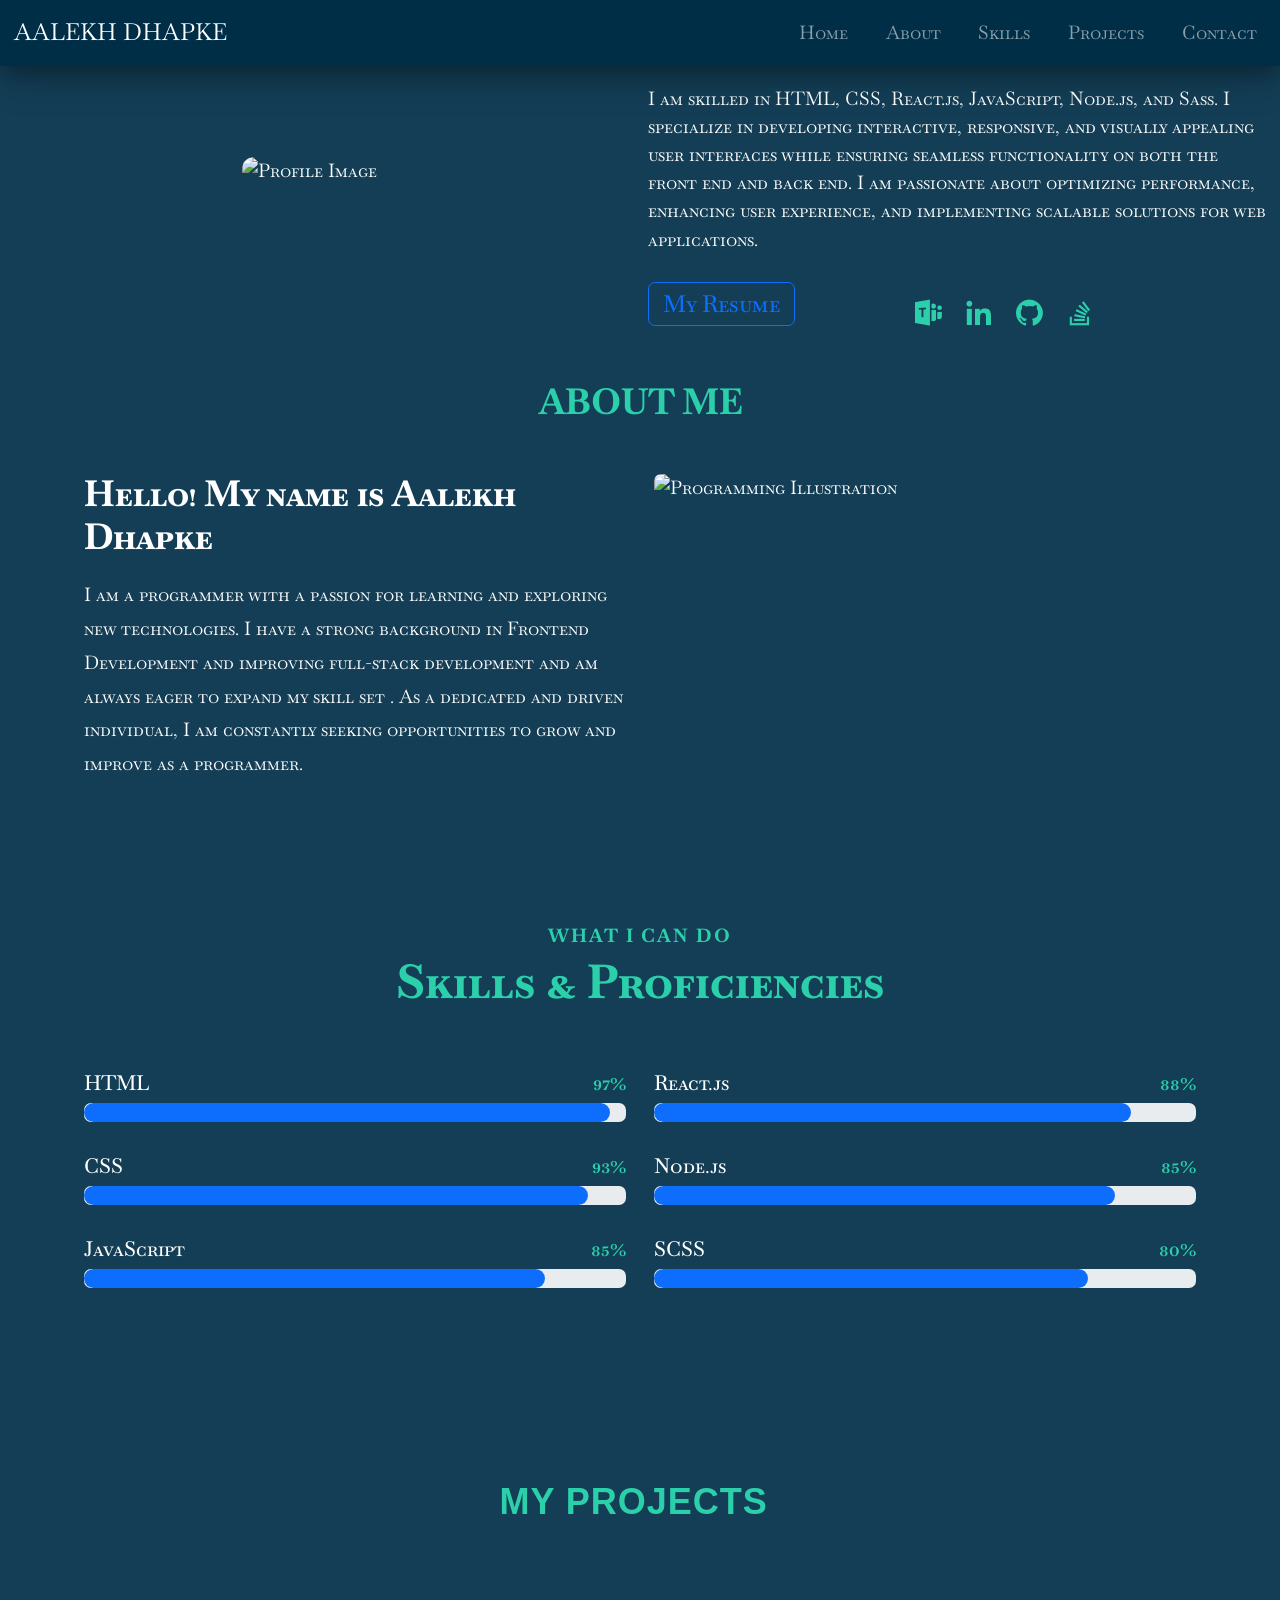
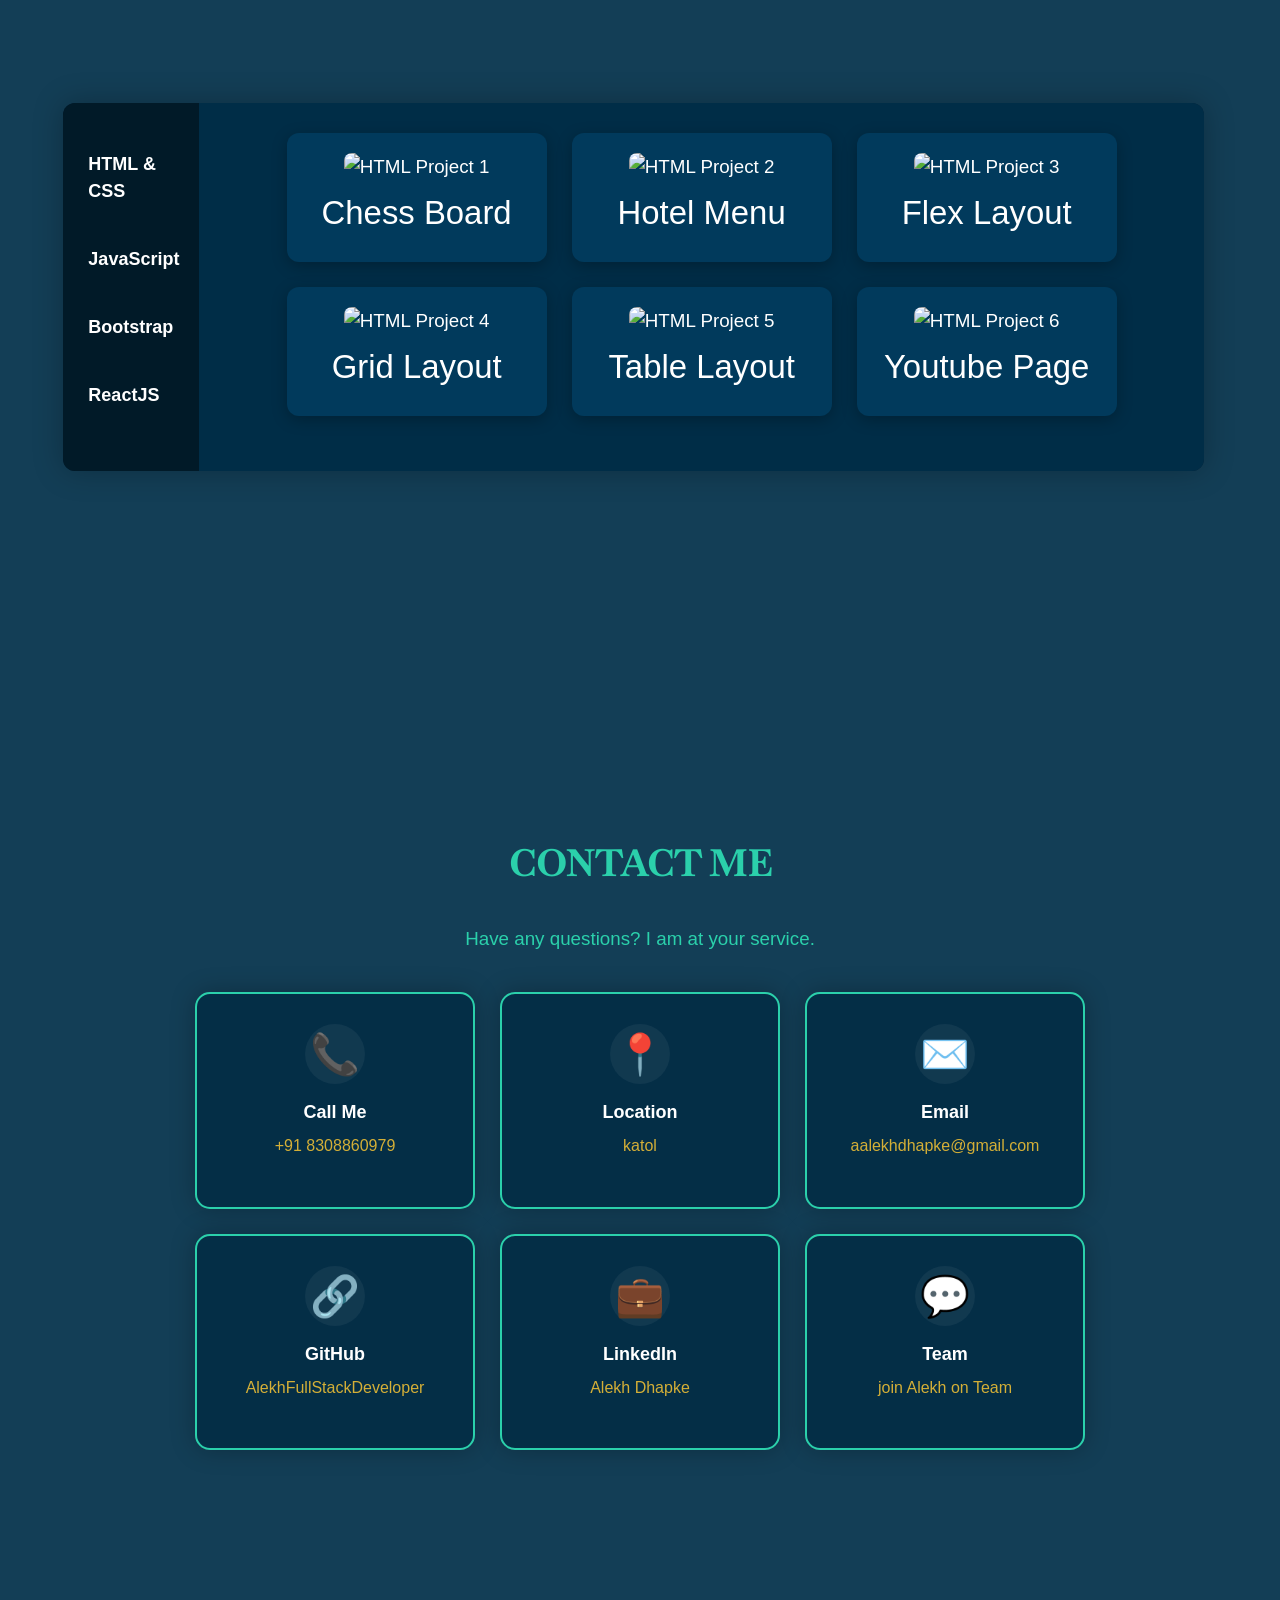
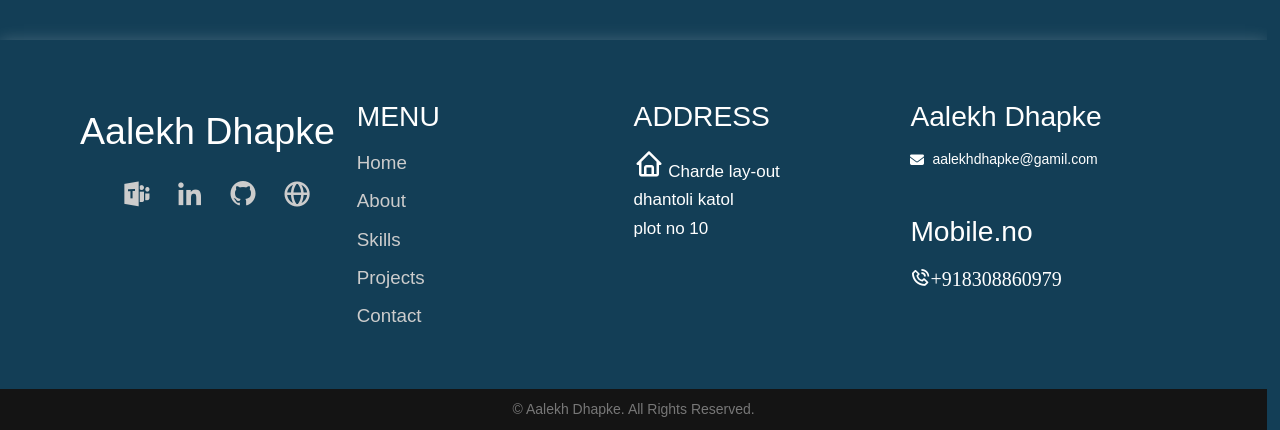
==== commit b0d9c1b7: "Update index.html" ====
--- a/index.html
+++ b/index.html
@@ -262,7 +262,7 @@
         <div class="tab-content">
           <!-- HTML Projects -->
           <div class="content content1">
-   <a href="../portfolio/Pages/css/chess.html ">
+   <a href="../portfolio/assets/images/prtfolioimg Background Removed.png">
     <div class="project-card">
       <img
         src=" https://images.pexels.com/photos/260024/pexels-photo-260024.jpeg?auto=compress&cs=tinysrgb&dpr=1&w=500 "
--- a/portfolio/files/style.css
+++ b/portfolio/files/style.css
@@ -2,11 +2,9 @@
 body {
   width: 99vw;
   overflow-x: hidden;
-}
-
-section {
-  width: 99vw;
-}
+  font-size: 18.8px;
+}
+
 .container,
 .wrapper {
   max-width: 99vw;
@@ -17,7 +15,6 @@
   scroll-behavior: smooth;
 }
 .body {
-  /* background-color: #000000db; */
   background: #002f49ec;
   color: #fff;
   margin: 0;
@@ -28,6 +25,7 @@
 }
 
 section {
+  font-size: 18.8px;
   display: flex;
   align-items: center;
   justify-content: center;
@@ -39,7 +37,6 @@
   box-sizing: border-box;
 }
 
-
 /* Navbar  */
 .navbar {
   background: #002e47;
@@ -84,7 +81,6 @@
 }
 
 /* Home Section */
-
 #home h1 {
   font-size: 3rem;
   font-weight: bold;
@@ -122,39 +118,24 @@
   color: #fff;
 }
 
-
-/* image */
-
-.profile-image-wrapper img {
-  max-width: 100%;
-  border-radius: 50%;
-  border: 4px solid #2bd0ab;
-  box-shadow: 0 0 20px #2bd0ab66;
-  transition: transform 0.3s ease;
-}
-
-
+/* Profile Image */
 .profile-image-wrapper img {
   width: 100%;
   max-width: 350px;
-  height: 70vh;
-  border: 4px solid #2bd0ab;
+  height: 80vh;
   border-radius: 12px;
   object-fit: cover;
-  box-shadow: 0 8px 24px rgba(0, 0, 0, 0.2);
-  transition: transform 0.3s ease, box-shadow 0.3s ease;
-  margin-top: 7%;
+  transition: transform 0.3s ease;
 }
 
 @media (max-width: 768px) {
   .profile-image-wrapper img {
-    max-width: 80vw;
-    border-width: 3px;
-  }
-}
-
-/* social icon */
-
+    width: 60vw;
+    height: auto;
+  }
+}
+
+/* Social Icons */
 .social-icons {
   justify-content: center;
   margin-left: 15%;
@@ -173,50 +154,16 @@
   transform: scale(1.2);
 }
 
-/* Responsive adjustments */
-@media (max-width: 768px) {
+/* Responsive Social Icons */
+@media (max-width: 768px), (max-width: 600px), (max-width: 404px) {
   .social-icons {
     margin-left: 0;
     justify-content: center;
     margin-top: -8%;
-
-  }}
-  @media (max-width: 404px) {
-    .social-icons {
-      margin-left: 0;
-      justify-content: center;
-      margin-top: -8%;
-  
-    }
-  }
-  @media (max-width: 600px) {
-    .social-icons {
-      margin-left: 0;
-      justify-content: center;
-      margin-top: -8%;
-  
-    }
-  }
-
-
-/* Stack icons in mobile view */
-@media (max-width: 768px) {
-  #home {
-    text-align: center;
-  }
-
-  .social-icons {
-    justify-content: center;
-    flex-wrap: wrap;
-  }
-
-  .profile-image-wrapper img {
-    width: 60vw;
-    height: auto;
-  }
-}
+  }
+}
+
 /* About Section */
-
 #about h2 {
   font-size: 36px;
   font-weight: bold;
@@ -224,7 +171,7 @@
 }
 
 #about p {
-  font-size: 18px;
+  font-size: 18.8px;
   line-height: 1.8;
   margin-bottom: 20px;
 }
@@ -244,6 +191,19 @@
   width: 100%;
   border-radius: 10px;
 }
+
+
+
+
+
+
+
+
+
+
+
+
+
 
 /* Projects Section */
 .project-card {
@@ -345,6 +305,64 @@
   justify-content: center;
   gap: 25px;
 }
+/* skills section */ 
+
+/* Skills Section */
+
+.skill-item p {
+  margin: 0 0 5px 0;
+  font-weight: 500;
+  display: flex;
+  justify-content: space-between;
+  align-items: center; /* 🛠️ This will fix vertical alignment */
+  font-size: 1.1rem;
+}
+
+.section-title {
+  font-size: 2.5rem;
+  font-weight: bold;
+  color: #2bd0ab;
+}
+
+.section-title span {
+  font-size: 1rem;
+  text-transform: uppercase;
+  letter-spacing: 2px;
+}
+
+.skill-item p {
+  margin: 0 0 5px 0;
+  font-weight: 500;
+  display: flex;
+  justify-content: space-between;
+  align-items: center;
+}
+
+.skill-percentage {
+  font-weight: 600;
+  color: #2bd0ab;
+}
+
+.progress {
+  height: 10px;
+  border-radius: 10px;
+  overflow: hidden;
+}
+
+.progress-bar {
+  background-color: #2bd0ab;
+  height: 100%;
+  transition: width 0.6s ease;
+  border-radius: 10px;
+}
+
+/* Responsive Adjustments */
+@media (max-width: 768px) {
+  #skill .row {
+    flex-direction: column;
+  }
+}
+
 
 /* Project Card */
 
@@ -408,7 +426,7 @@
 
   .tab-sidebar {
     flex-direction: row;
-    width: 100%;
+    
     justify-content: space-around;
     padding: 10px 0;
   }
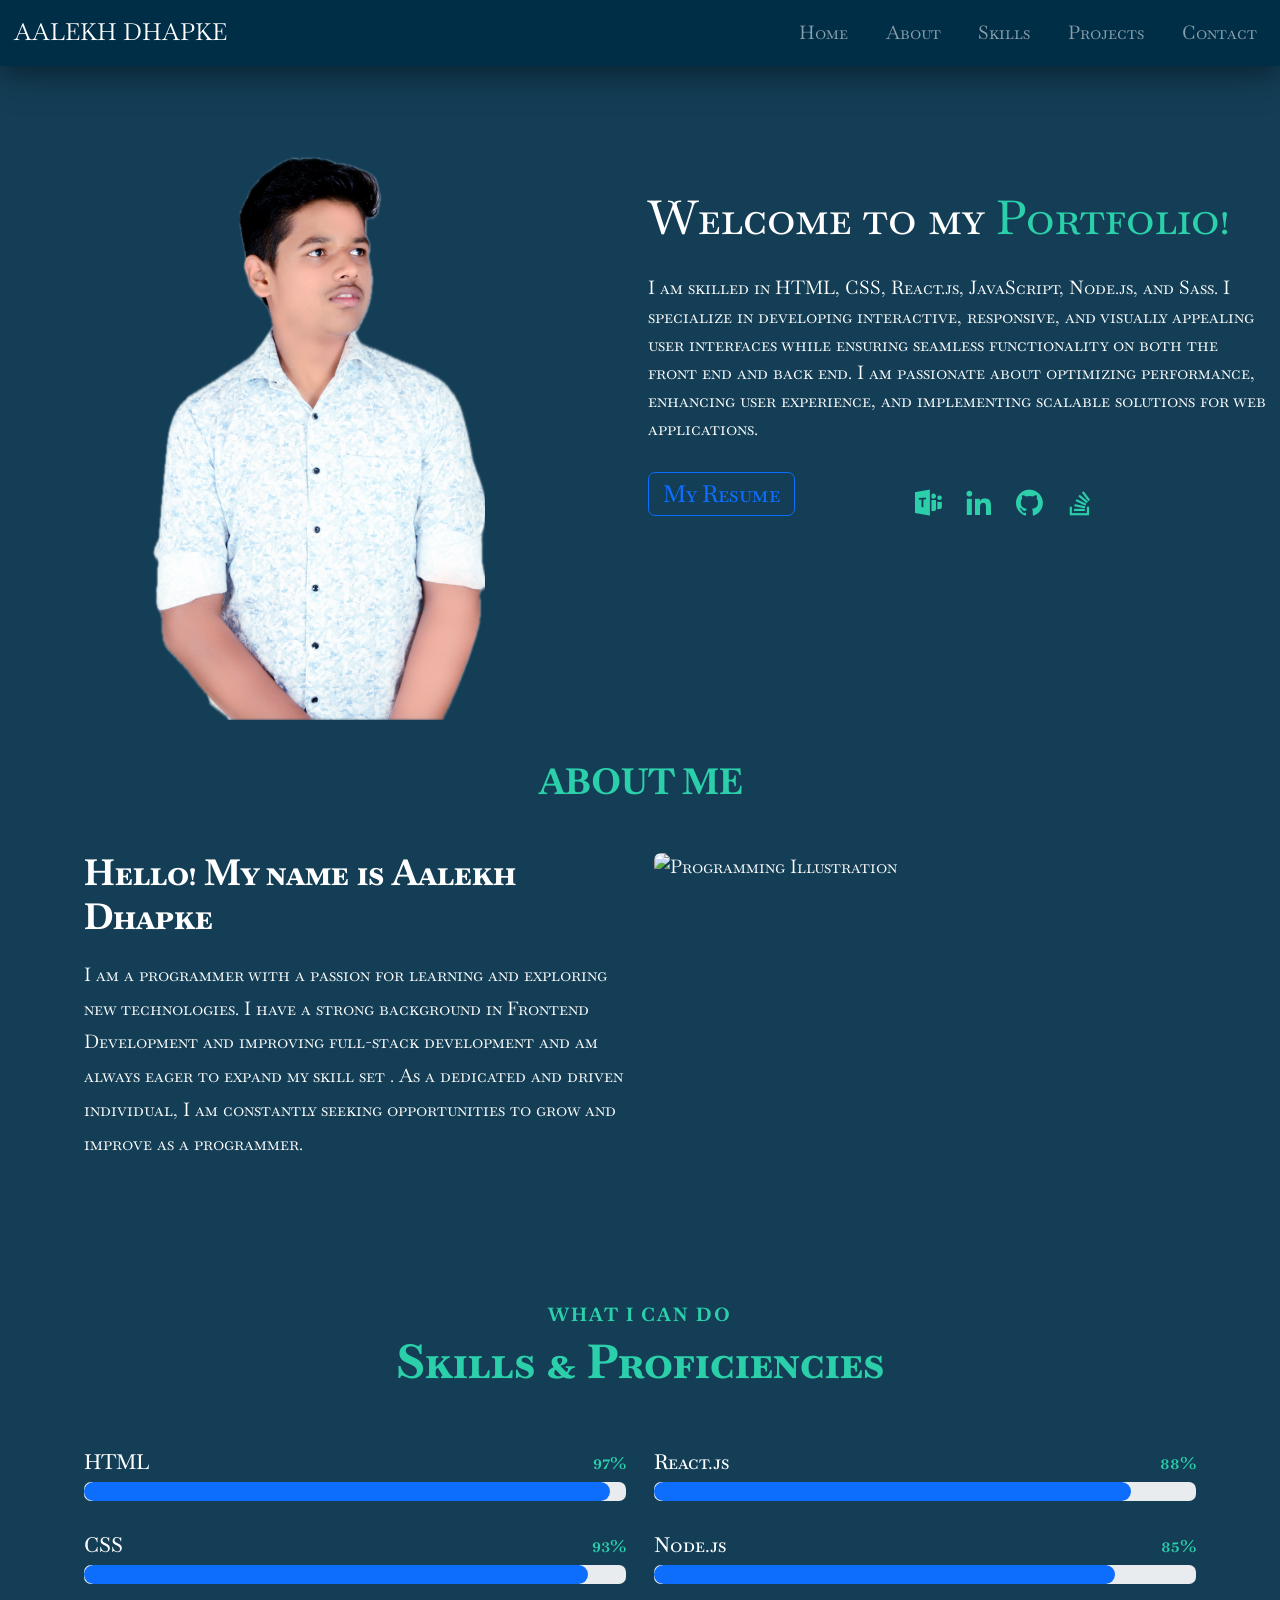
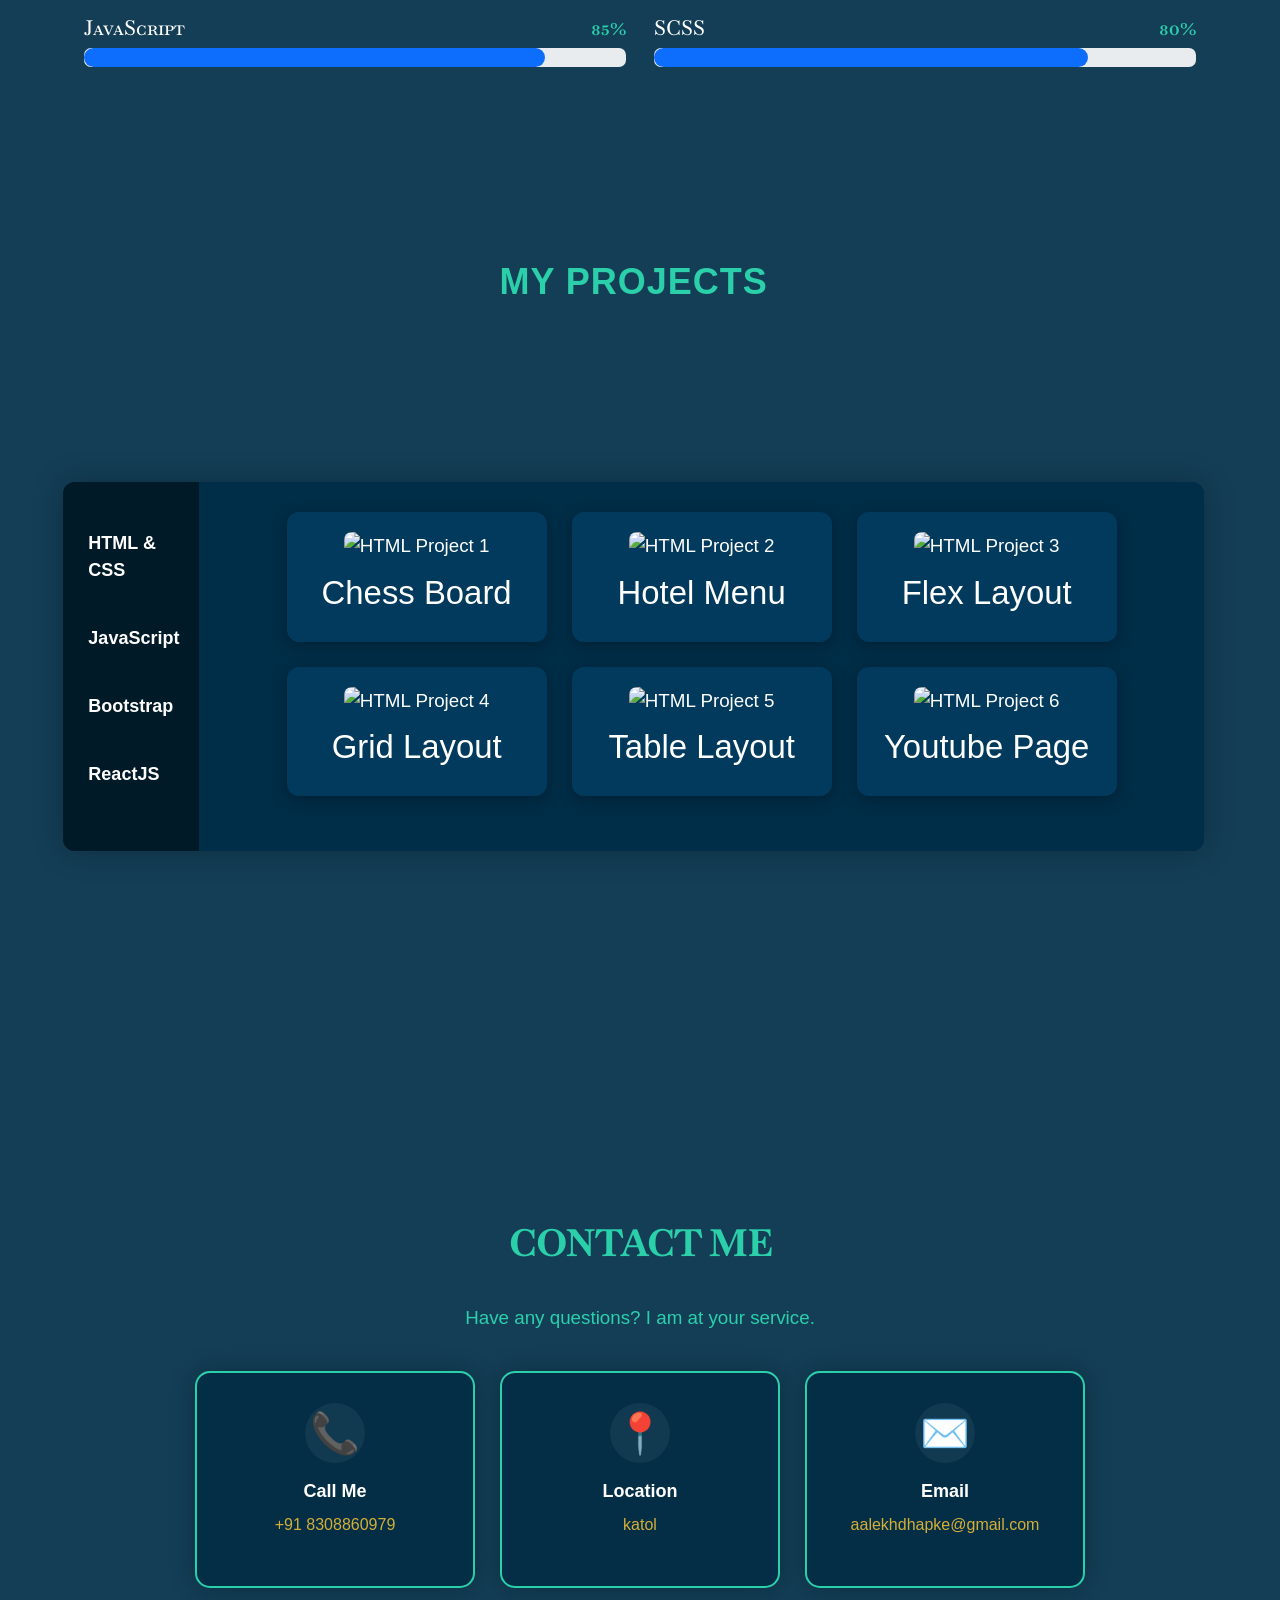
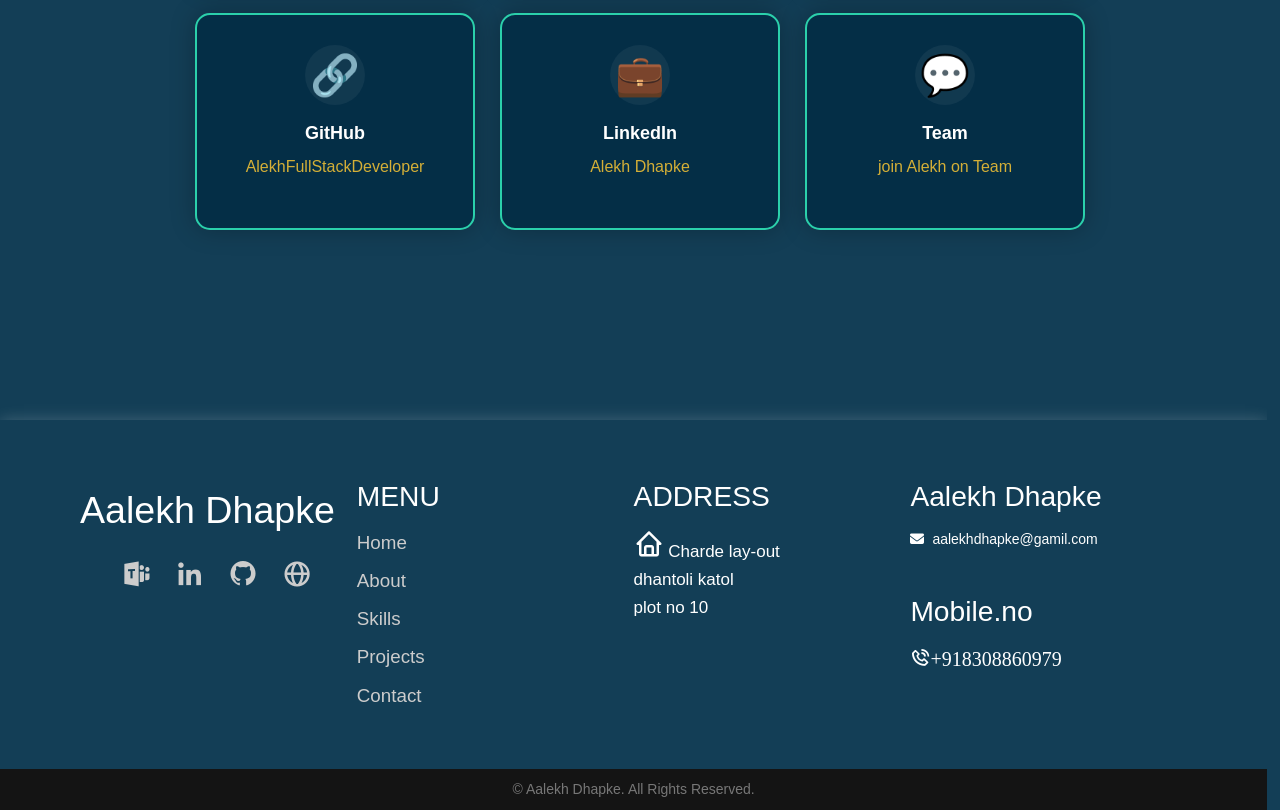
==== commit e5c1995c: "Update index.html" ====
--- a/index.html
+++ b/index.html
@@ -96,7 +96,7 @@
       <div class="col-md-6 text-center order-md-1 order-2">
         <div class="profile-image-wrapper">
           <img
-            src="./assets/images/prtfolioimg Background Removed.png"
+            src="../portfolio/assets/images/prtfolioimg Background Removed.png"
             alt="Profile Image"
           />
         </div>
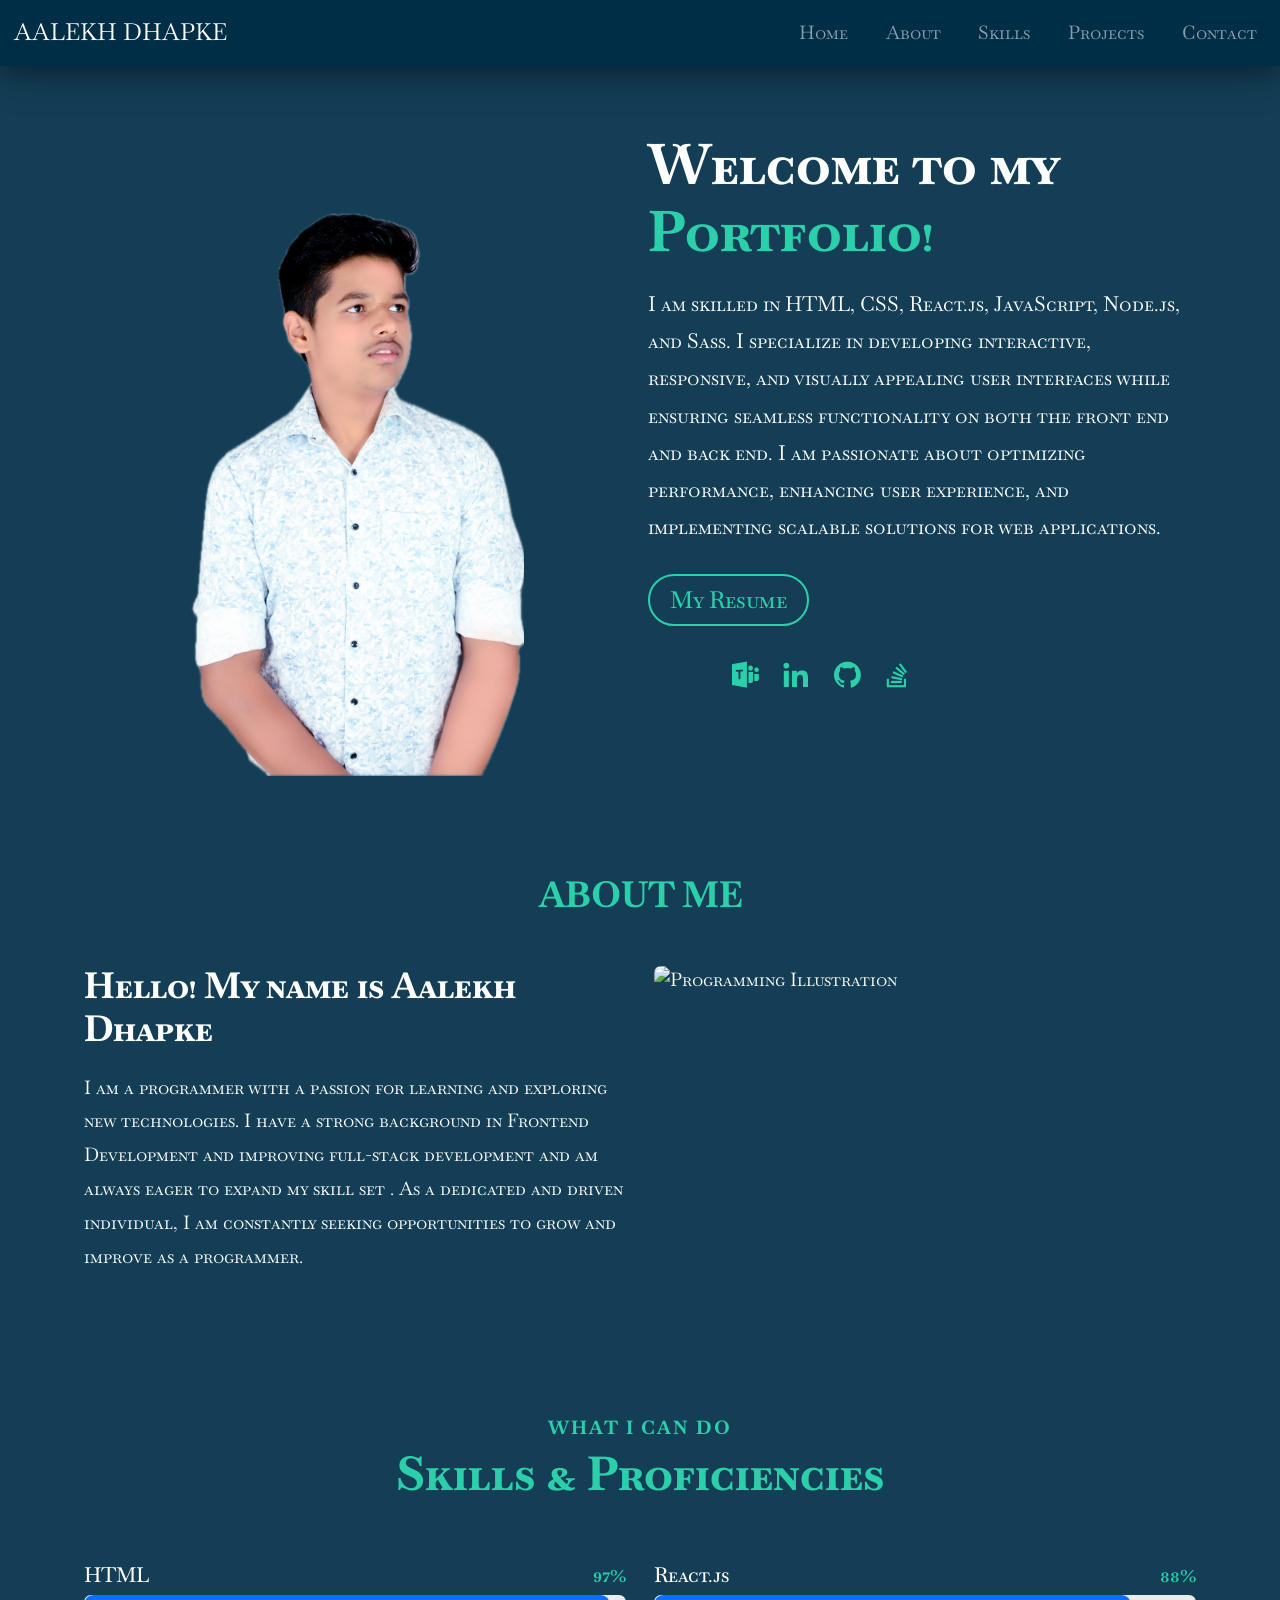
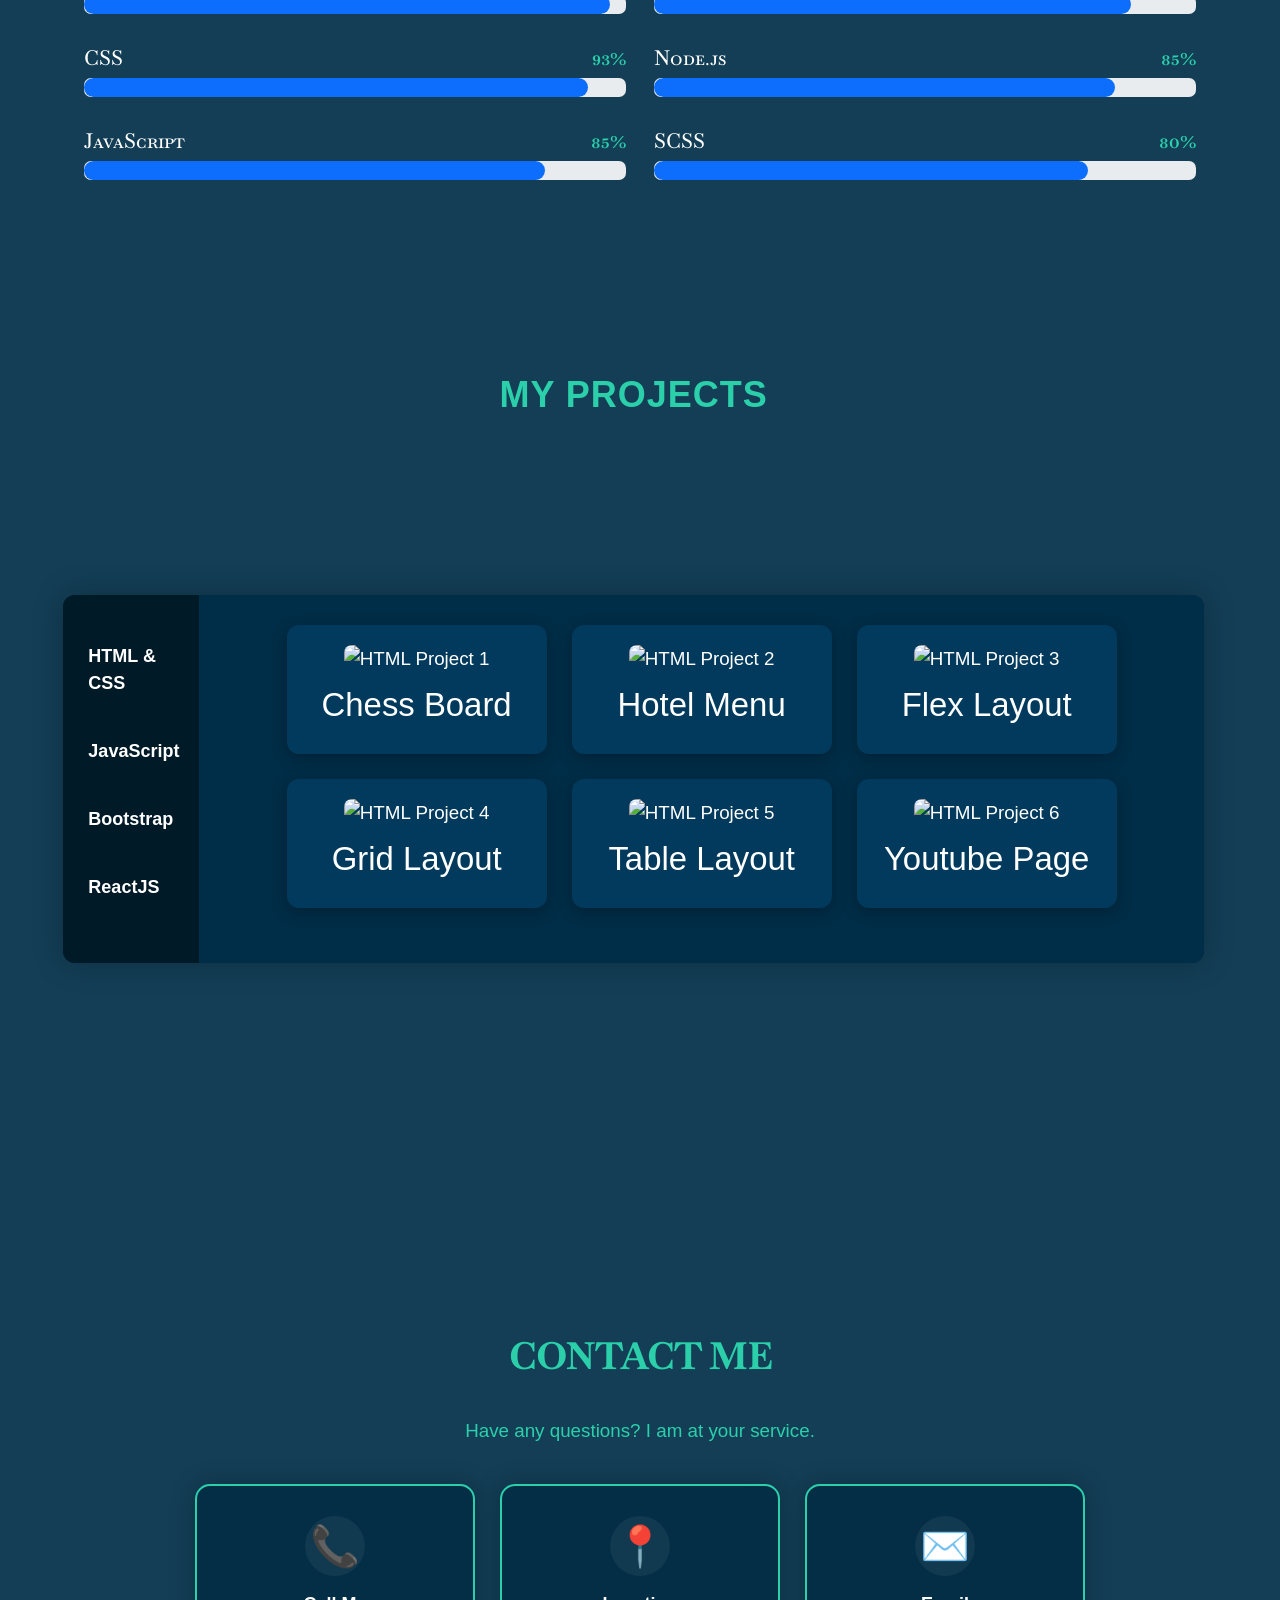
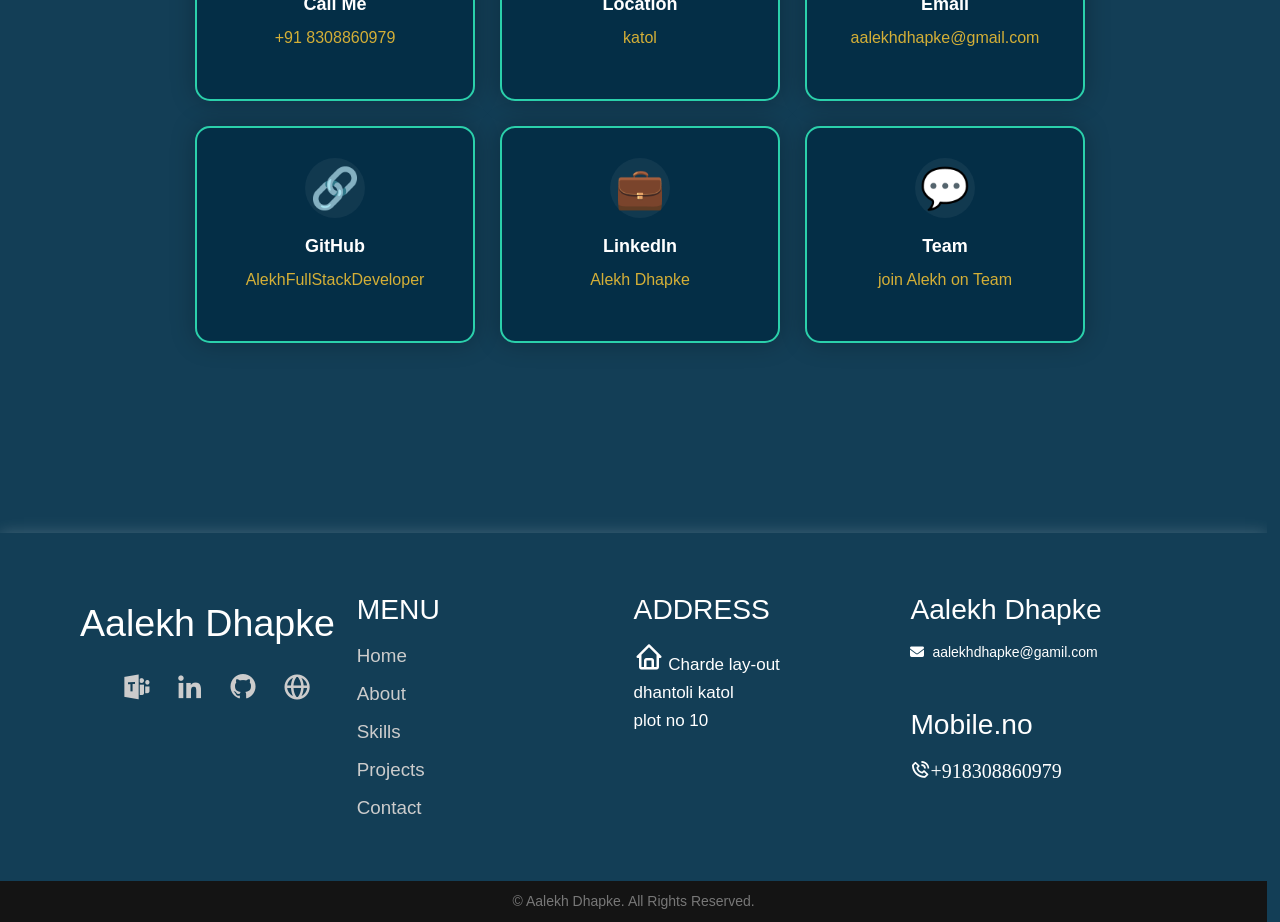
==== commit ac14968c: "Update index.html" ====
--- a/index.html
+++ b/index.html
@@ -72,8 +72,7 @@
           class="navbar-toggler"
           type="button"
           data-bs-toggle="collapse"
-          data-bs-target="#navbarNav"
-        >
+          data-bs-target="#navbarNav">
           <span class="navbar-toggler-icon"></span>
         </button>
         <div class="collapse navbar-collapse" id="navbarNav">
@@ -89,43 +88,41 @@
       </div>
     </nav>
 
-    <!-- Home Section -->
-
-    <div class="row align-items-center">
-      <!-- Image Content First (Left side) -->
-      <div class="col-md-6 text-center order-md-1 order-2">
-        <div class="profile-image-wrapper">
-          <img
-            src="../portfolio/assets/images/prtfolioimg Background Removed.png"
-            alt="Profile Image"
-          />
-        </div>
-      </div>
-    
-      <!-- Text Content Second (Right side) -->
-      <div class="col-md-6 text-white order-md-2 order-1">
-        <h1>
-          Welcome to my <span style="color: #2bd0ab">Portfolio!</span>
-        </h1>
-    
-        <p class="mt-4">
-          I am skilled in HTML, CSS, React.js, JavaScript, Node.js, and
-          Sass. I specialize in developing interactive, responsive, and
-          visually appealing user interfaces while ensuring seamless
-          functionality on both the front end and back end. I am passionate
-          about optimizing performance, enhancing user experience, and
-          implementing scalable solutions for web applications.
-        </p>
-    
-        <div class="mt-4">
-          <a href="../portfolio/files/resume.html" class="btn btn-outline-primary">
-            <h5 class="mb-0">My Resume</h5>
-          </a>
-        </div>
-    
-        <!-- Social Icons -->
-        <div class="mt-4">
-          <div class="social-icons d-flex gap-3">
+    <section id="home" class="container py-5">
+      <div class="row align-items-center">
+        <!-- Profile Image -->
+        <div class="col-md-6 text-center order-md-1 order-2 mb-4 mb-md-0">
+          <div class="profile-image-wrapper">
+            <img
+              src="./assets/images/prtfolioimg Background Removed.png"
+              alt="Profile Image"
+              class="img-fluid"
+            />
+          </div>
+        </div>
+    
+        <!-- Text Content -->
+        <div class="col-md-6 text-white order-md-2 order-1 text-center text-md-start">
+          <h1 class="mb-3">
+            Welcome to my <span style="color: #2bd0ab;">Portfolio!</span>
+          </h1>
+    
+          <p class="mt-3">
+            I am skilled in HTML, CSS, React.js, JavaScript, Node.js, and Sass. I specialize in
+            developing interactive, responsive, and visually appealing user interfaces while ensuring
+            seamless functionality on both the front end and back end. I am passionate about optimizing
+            performance, enhancing user experience, and implementing scalable solutions for web
+            applications.
+          </p>
+    
+          <div class="mt-4">
+            <a href="../portfolio/files/resume.html" class="btn btn-outline-primary">
+              <h5 class="mb-0">My Resume</h5>
+            </a>
+          </div>
+    
+          <!-- Social Icons -->
+          <div class="mt-4 d-flex justify-content-center justify-content-md-start gap-3 social-icons">
             <a href="https://join.skype.com/invite/qLNg1suzJAgg" target="_blank">
               <i class="bx bxl-microsoft-teams"></i>
             </a>
@@ -141,7 +138,7 @@
           </div>
         </div>
       </div>
-    </div>
+    </section>
     
     <!-- </div> -->
 
@@ -262,7 +259,7 @@
         <div class="tab-content">
           <!-- HTML Projects -->
           <div class="content content1">
-   <a href="../portfolio/assets/images/prtfolioimg Background Removed.png">
+   <a href="../portfolio/Pages/css/chess.html">
     <div class="project-card">
       <img
         src=" https://images.pexels.com/photos/260024/pexels-photo-260024.jpeg?auto=compress&cs=tinysrgb&dpr=1&w=500 "
@@ -271,7 +268,7 @@
       <h3>Chess Board</h3>
     </div>
    </a>
-            <a href="../portfolio/Pages/css/hotel _menu.html"><div class="project-card">
+      <a href="../portfolio/Pages/css/hotel _menu.html"><div class="project-card">
               <img
                 src="https://149842033.v2.pressablecdn.com/wp-content/uploads/2018/08/caviar-free-bootstrap-hotel-templates.jpg "
                 alt="HTML Project 2"
@@ -409,7 +406,7 @@
             <a href="">
               <div class="project-card">
                 <img
-                  src="[data-uri]"
+                src="https://1000logos.net/wp-content/uploads/2016/10/Amazon-Logo-2000.png"
                   alt="React Project 2"
                 />
                 <h3>Amazon Page</h3>
